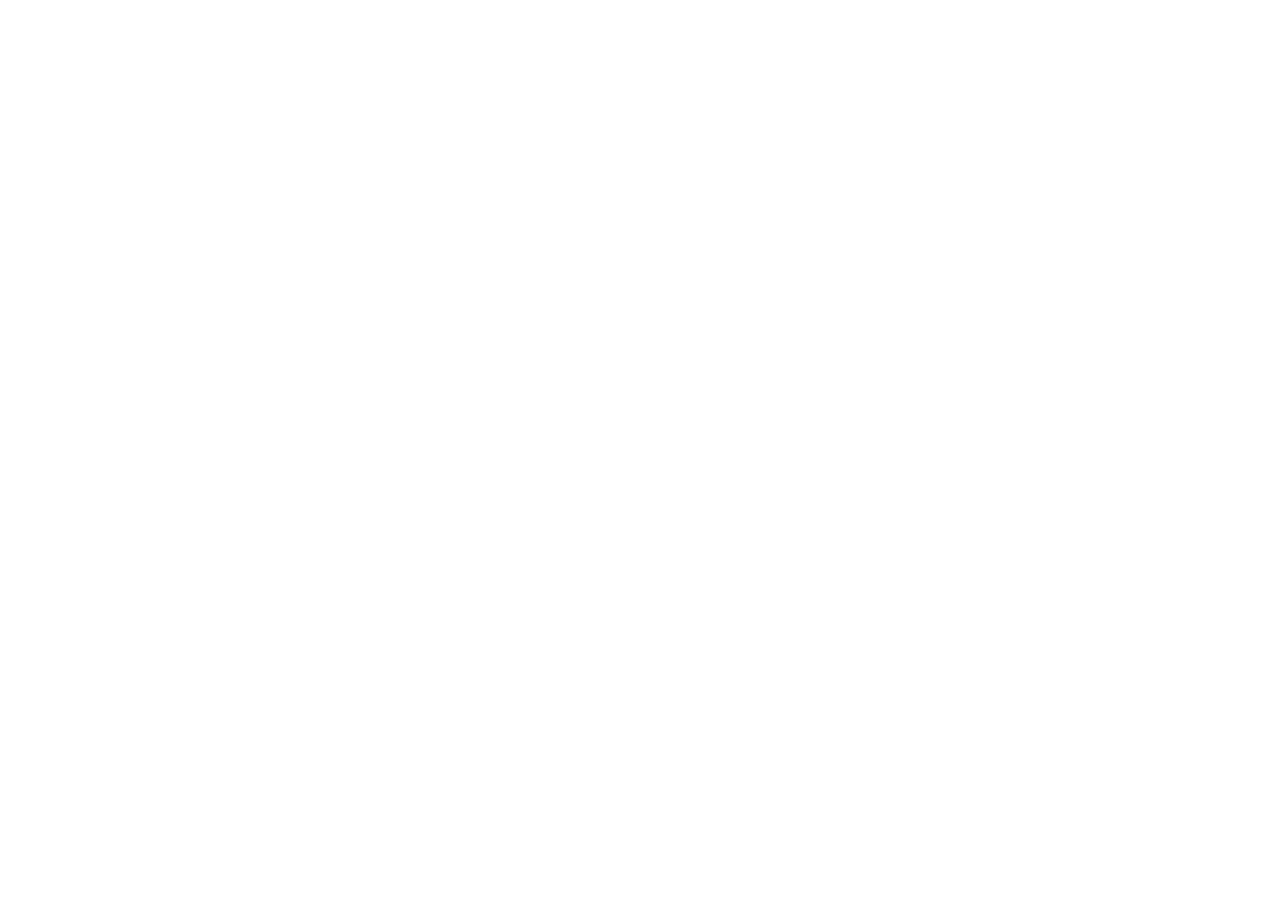
==== index.html @ 03973f28 "Adobe Renewal Negotiation Planner — initial build VIP / 3YC / ETLA / Experience Cloud renewal model " ====
<!DOCTYPE html>
<html lang="en">
<head>
  <meta charset="UTF-8" />
<script async src="https://www.googletagmanager.com/gtag/js?id=G-N5E1D26WRG"></script>
<script>window.dataLayer=window.dataLayer||[];function gtag(){dataLayer.push(arguments);}gtag('js',new Date());gtag('config','G-N5E1D26WRG');</script>
  <meta name="viewport" content="width=device-width, initial-scale=1.0" />
  <title>Adobe Renewal Negotiation Planner</title>
  <link rel="stylesheet" href="src/styles.css?v=20260916b" />
</head>
<body>
<script>(function(){const H='e1af9770edb5a9358db28d25520d54b0e5aeb7bdaa6fed238cebea143d1560bb';if(localStorage.getItem('proxima-auth')!==H)window.location.replace('https://brianchernauskas.github.io/proxima-tools-hub/');})()</script>
  <div id="app">
    <header class="app-header">
      <div class="header-inner">
        <div class="logo">
          <svg width="84" height="22" viewBox="0 0 84 22" fill="none" xmlns="http://www.w3.org/2000/svg"><text x="0" y="18" font-family="Georgia, 'Times New Roman', serif" font-size="18" font-weight="700" fill="#ffffff" letter-spacing="-0.3">Proxima</text></svg>
          <span class="logo-divider"></span>
          <span>Adobe Negotiation Planner</span>
        </div>
        <div class="header-taglines">
          <div class="header-tagline">World-class renewal strategy, tailored to your situation</div>
          <div class="header-tagline">Intended for Proxima use only, please contact Brian Chernauskas with questions</div>
        </div>
      </div>
    </header>

    <main id="main-content">
      <!-- Step indicator -->
      <div class="step-nav" id="step-nav">
        <div class="step-item active" data-step="1">
          <div class="step-circle">1</div>
          <div class="step-label">Agreement &amp; Timing</div>
        </div>
        <div class="step-connector"></div>
        <div class="step-item" data-step="2">
          <div class="step-circle">2</div>
          <div class="step-label">Products &amp; Usage</div>
        </div>
        <div class="step-connector"></div>
        <div class="step-item" data-step="3">
          <div class="step-circle">3</div>
          <div class="step-label">Leverage &amp; M&amp;A</div>
        </div>
        <div class="step-connector"></div>
        <div class="step-item" data-step="4">
          <div class="step-circle">4</div>
          <div class="step-label">Your Strategy</div>
        </div>
      </div>

      <!-- ══ Step 1: Agreement & Timing ══ -->
      <section class="step-panel active" id="step-1">
        <div class="panel-header">
          <h2>Agreement &amp; Timing</h2>
          <p>How you buy from Adobe decides what is negotiable. VIP pricing is largely a published price list; ETLA and Experience Cloud agreements are negotiated. Adobe's fiscal year ends on the Friday closest to November 30.</p>
        </div>
        <div class="form-grid">
          <div class="form-group">
            <label>Company Size</label>
            <div class="radio-cards" id="company-size">
              <div class="radio-card" data-value="smb">
                <div class="rc-icon">🏢</div>
                <div class="rc-title">SMB</div>
                <div class="rc-desc">&lt;500 employees</div>
              </div>
              <div class="radio-card" data-value="midmarket">
                <div class="rc-icon">🏬</div>
                <div class="rc-title">Mid-Market</div>
                <div class="rc-desc">500–4,999 employees</div>
              </div>
              <div class="radio-card" data-value="enterprise">
                <div class="rc-icon">🏛️</div>
                <div class="rc-title">Enterprise</div>
                <div class="rc-desc">5,000–24,999</div>
              </div>
              <div class="radio-card" data-value="global">
                <div class="rc-icon">🌐</div>
                <div class="rc-title">Global Enterprise</div>
                <div class="rc-desc">25,000+ employees</div>
              </div>
            </div>
          </div>

          <div class="form-row-2">
            <div class="form-group">
              <label for="annual-spend">Annual Adobe Spend (ACV)</label>
              <select id="annual-spend">
                <option value="">Select ACV…</option>
                <option value="under100k">Under $100K</option>
                <option value="100k-250k">$100K–$250K</option>
                <option value="250k-500k">$250K–$500K</option>
                <option value="500k-1m">$500K–$1M</option>
                <option value="1m-2500k">$1M–$2.5M</option>
                <option value="2500k-5m">$2.5M–$5M</option>
                <option value="5m-10m">$5M–$10M</option>
                <option value="10mplus">$10M+</option>
              </select>
            </div>
            <div class="form-group">
              <label for="agreement-type">Primary Agreement Type</label>
              <select id="agreement-type">
                <option value="">Select…</option>
                <option value="vip">VIP / VIP Marketplace — annual, no commitment</option>
                <option value="vip3yc">VIP with 3-Year Commit (3YC)</option>
                <option value="etla">ETLA — Enterprise Term License Agreement</option>
                <option value="experience">Experience Cloud enterprise agreement</option>
                <option value="mixed">ETLA plus a separate Experience Cloud agreement</option>
                <option value="unknown">Don't know</option>
              </select>
            </div>
          </div>

          <div class="form-row-2">
            <div class="form-group">
              <label for="purchase-channel">How You Buy</label>
              <select id="purchase-channel">
                <option value="">Select…</option>
                <option value="direct">Direct from Adobe</option>
                <option value="reseller">Through a reseller (LAR)</option>
                <option value="several">Several resellers / card purchases across teams</option>
                <option value="unknown">Don't know</option>
              </select>
            </div>
            <div class="form-group">
              <label for="headcount-trajectory">Headcount Trajectory (next 12–36 mo)</label>
              <select id="headcount-trajectory">
                <option value="">Select…</option>
                <option value="shrinking">Shrinking — layoffs or restructuring</option>
                <option value="flat">Flat — no material change</option>
                <option value="modest">Modest growth (0–10%)</option>
                <option value="strong">Strong growth (10–30%)</option>
                <option value="aggressive">Aggressive growth (30%+)</option>
              </select>
            </div>
          </div>

          <div class="form-row-2">
            <div class="form-group">
              <label for="renewal-month">Renewal / Anniversary Month</label>
              <select id="renewal-month">
                <option value="">Select month…</option>
                <option value="12">December — Adobe Q1 opens</option>
                <option value="1">January</option>
                <option value="2">February — Q1 end</option>
                <option value="3">March</option>
                <option value="4">April</option>
                <option value="5">May — Q2 end</option>
                <option value="6">June</option>
                <option value="7">July</option>
                <option value="8">August — Q3 end</option>
                <option value="9">September — Q4 opens</option>
                <option value="10">October</option>
                <option value="11">November — Adobe fiscal year end</option>
              </select>
            </div>
            <div class="form-group">
              <label for="renewal-timeline">Time Until Renewal</label>
              <select id="renewal-timeline">
                <option value="">Select…</option>
                <option value="within-1mo">Less than 30 days</option>
                <option value="1-3mo">1–3 months</option>
                <option value="3-6mo">3–6 months</option>
                <option value="6-12mo">6–12 months</option>
                <option value="12plusmo">More than 12 months</option>
              </select>
            </div>
          </div>

          <div class="form-row-2">
            <div class="form-group">
              <label for="notice-status">Auto-Renewal Notice Window</label>
              <select id="notice-status">
                <option value="">Select…</option>
                <option value="unknown">Don't know what our notice period is</option>
                <option value="passed">Already passed — auto-renewal triggered</option>
                <option value="imminent">Closing within 30 days</option>
                <option value="open">Still open with room to spare</option>
                <option value="served">Notice already served</option>
                <option value="none">No auto-renewal clause</option>
              </select>
            </div>
            <div class="form-group">
              <label for="price-protection">Current Price Protection</label>
              <select id="price-protection">
                <option value="">Select…</option>
                <option value="none">None — renews at then-current list</option>
                <option value="expiring">Locked, but the lock ends at this renewal</option>
                <option value="capped">Written cap on renewal increase</option>
                <option value="unknown">Don't know</option>
              </select>
            </div>
          </div>

          <div class="form-group">
            <label for="desired-term">Desired Term at Renewal</label>
            <select id="desired-term">
              <option value="">Select…</option>
              <option value="1yr">1 year — maximum flexibility</option>
              <option value="3yr">3 years — standard ETLA / 3YC term</option>
              <option value="undecided">Undecided — want modelling</option>
            </select>
          </div>
        </div>
        <div class="step-actions"><button class="btn-secondary btn-sample-fill" onclick="fillSampleStep(1, this)">✨ Fill Sample Data</button>
          <button class="btn-secondary" onclick="showSample()" style="margin-right:auto">👁 View Sample Output</button><button class="btn-primary" onclick="nextStep(1)">Continue →</button>
        </div>
      </section>

      <!-- ══ Step 2: Products & Usage ══ -->
      <section class="step-panel" id="step-2">
        <div class="panel-header">
          <h2>Product Footprint &amp; Utilization</h2>
          <p>Adobe estates leak money in two places: idle named-user licenses, and Creative Cloud Pro seats assigned to people who only ever open one or two apps.</p>
        </div>
        <div class="form-grid">
          <div class="form-group">
            <label>Adobe Products Owned</label>
            <div class="use-case-grid" id="products">
              <div class="use-case-card" data-value="ccpro"><div class="uc-icon">🎨</div><div class="uc-title">Creative Cloud Pro / All Apps</div></div>
              <div class="use-case-card" data-value="ccsingle"><div class="uc-icon">🖌️</div><div class="uc-title">Single-App Plans</div></div>
              <div class="use-case-card" data-value="acrobat"><div class="uc-icon">📄</div><div class="uc-title">Acrobat Pro / Standard</div></div>
              <div class="use-case-card" data-value="sign"><div class="uc-icon">✍️</div><div class="uc-title">Acrobat Sign</div></div>
              <div class="use-case-card" data-value="firefly"><div class="uc-icon">✨</div><div class="uc-title">Firefly / GenStudio</div></div>
              <div class="use-case-card" data-value="express"><div class="uc-icon">⚡</div><div class="uc-title">Adobe Express</div></div>
              <div class="use-case-card" data-value="stock"><div class="uc-icon">🖼️</div><div class="uc-title">Adobe Stock</div></div>
              <div class="use-case-card" data-value="aem"><div class="uc-icon">🌐</div><div class="uc-title">Experience Manager</div></div>
              <div class="use-case-card" data-value="analytics"><div class="uc-icon">📊</div><div class="uc-title">Analytics / CJA</div></div>
              <div class="use-case-card" data-value="aep"><div class="uc-icon">🗄️</div><div class="uc-title">AEP / RT-CDP / Journey Optimizer</div></div>
              <div class="use-case-card" data-value="marketo"><div class="uc-icon">📣</div><div class="uc-title">Marketo Engage</div></div>
              <div class="use-case-card" data-value="workfront"><div class="uc-icon">🗂️</div><div class="uc-title">Workfront</div></div>
              <div class="use-case-card" data-value="commerce"><div class="uc-icon">🛒</div><div class="uc-title">Adobe Commerce</div></div>
              <div class="use-case-card" data-value="target"><div class="uc-icon">🎯</div><div class="uc-title">Target</div></div>
              <div class="use-case-card" data-value="semrush"><div class="uc-icon">🔎</div><div class="uc-title">Semrush</div></div>
            </div>
          </div>

          <div class="form-row-2">
            <div class="form-group">
              <label for="license-utilization">License Utilization (active in last 90 days ÷ licensed)</label>
              <select id="license-utilization">
                <option value="">Select…</option>
                <option value="under60">Under 60% — significant shelfware</option>
                <option value="60-75">60–75%</option>
                <option value="75-90">75–90%</option>
                <option value="over90">Over 90% — tightly managed</option>
                <option value="unknown">Never measured</option>
              </select>
            </div>
            <div class="form-group">
              <label for="app-fit">Creative Cloud Pro Users Who Use Only 1–2 Apps</label>
              <select id="app-fit">
                <option value="">Select…</option>
                <option value="high">Many — over 40%</option>
                <option value="some">Some — 20–40%</option>
                <option value="low">Few — under 20%</option>
                <option value="unknown">Never measured</option>
                <option value="na">Not applicable — no Creative Cloud Pro</option>
              </select>
            </div>
          </div>

          <div class="form-row-2">
            <div class="form-group">
              <label for="trueup-position">ETLA True-Up Position</label>
              <select id="trueup-position">
                <option value="">Select…</option>
                <option value="over">Deployed well above contract — large true-up bills</option>
                <option value="at">Roughly at contracted quantity</option>
                <option value="under">Deployed below contract — paying for unused</option>
                <option value="unknown">Don't know</option>
                <option value="na">Not applicable — no ETLA</option>
              </select>
            </div>
            <div class="form-group">
              <label for="metric-position">Experience Cloud Contracted Metrics</label>
              <select id="metric-position">
                <option value="">Select…</option>
                <option value="over">Exceeding — overage charges or warnings</option>
                <option value="near">Close to contracted limits</option>
                <option value="under">Well under — buying capacity we don't use</option>
                <option value="unknown">Don't know</option>
                <option value="na">Not applicable — no Experience Cloud</option>
              </select>
            </div>
          </div>

          <div class="form-group">
            <label for="adoption-health">Adoption Health</label>
            <select id="adoption-health">
              <option value="">Select…</option>
              <option value="poor">Poor — low usage, workarounds common</option>
              <option value="mixed">Mixed — strong in creative teams, weak elsewhere</option>
              <option value="good">Good — broadly embedded</option>
              <option value="critical">Critical — content supply chain or customer data runs on Adobe</option>
            </select>
          </div>

          <div class="form-group">
            <label>Known Cost Pressures</label>
            <div class="checkbox-group" id="cost-pressures">
              <label class="checkbox-item"><input type="checkbox" value="overlap" /> Overlapping tools (Canva, Figma, other PDF tools)</label>
              <label class="checkbox-item"><input type="checkbox" value="sprawl" /> Licenses bought outside the agreement (cards, team plans)</label>
              <label class="checkbox-item"><input type="checkbox" value="consoles" /> Multiple Admin Consoles or VIP memberships</label>
              <label class="checkbox-item"><input type="checkbox" value="credits" /> Generative credit limits or overages</label>
              <label class="checkbox-item"><input type="checkbox" value="shelfmodules" /> Experience Cloud modules bought but not implemented</label>
              <label class="checkbox-item"><input type="checkbox" value="listincrease" /> Hit by Adobe's 2026 list price increases</label>
            </div>
          </div>
        </div>
        <div class="step-actions"><button class="btn-secondary btn-sample-fill" onclick="fillSampleStep(2, this)" style="margin-right:auto">✨ Fill Sample Data</button>
          <button class="btn-secondary" onclick="prevStep(2)">← Back</button>
          <button class="btn-primary" onclick="nextStep(2)">Continue →</button>
        </div>
      </section>

      <!-- ══ Step 3: Leverage & M&A ══ -->
      <section class="step-panel" id="step-3">
        <div class="panel-header">
          <h2>Leverage, Context &amp; M&amp;A</h2>
          <p>Adobe prices against workflow lock-in. What you can credibly move — and any corporate transaction reshaping your user base — determines what you can ask for.</p>
        </div>
        <div class="form-grid">
          <div class="form-group">
            <label>Competitive Alternative</label>
            <div class="radio-cards" id="alternative">
              <div class="radio-card" data-value="none">
                <div class="rc-icon">🔒</div>
                <div class="rc-title">None</div>
                <div class="rc-desc">Adobe is the only option</div>
              </div>
              <div class="radio-card" data-value="theoretical">
                <div class="rc-icon">💭</div>
                <div class="rc-title">Theoretical</div>
                <div class="rc-desc">Alternatives exist, none evaluated</div>
              </div>
              <div class="radio-card" data-value="evaluating">
                <div class="rc-icon">🔍</div>
                <div class="rc-title">Evaluating</div>
                <div class="rc-desc">Active pilot or RFP underway</div>
              </div>
              <div class="radio-card" data-value="dual">
                <div class="rc-icon">⚖️</div>
                <div class="rc-title">Already Dual</div>
                <div class="rc-desc">Competing tool deployed at scale</div>
              </div>
            </div>
          </div>

          <div class="form-row-2">
            <div class="form-group">
              <label for="alternative-vendor">Most Credible Alternative</label>
              <select id="alternative-vendor">
                <option value="">Select…</option>
                <option value="canva">Canva (incl. Affinity)</option>
                <option value="figma">Figma</option>
                <option value="pdf">Foxit / Nitro / other PDF tools</option>
                <option value="microsoft">Microsoft 365 native PDF &amp; Copilot</option>
                <option value="docusign">DocuSign</option>
                <option value="salesforce">Salesforce Marketing Cloud / Data Cloud</option>
                <option value="dxp">Sitecore / Optimizely / Contentful</option>
                <option value="google">Google Analytics 4 / Amplitude</option>
                <option value="none">No credible alternative</option>
              </select>
            </div>
            <div class="form-group">
              <label for="relationship-quality">Adobe Account Team Relationship</label>
              <select id="relationship-quality">
                <option value="">Select…</option>
                <option value="none">No dedicated rep — reseller only</option>
                <option value="poor">Weak / transactional</option>
                <option value="moderate">Moderate — occasional contact</option>
                <option value="strong">Strong — regular cadence</option>
                <option value="strategic">Strategic — executive sponsorship</option>
              </select>
            </div>
          </div>

          <div class="form-row-2">
            <div class="form-group">
              <label for="previous-negotiation">Prior Negotiation Experience</label>
              <select id="previous-negotiation">
                <option value="">Select…</option>
                <option value="none">Never negotiated — accepted renewal quotes</option>
                <option value="basic">Basic — asked for minor concessions</option>
                <option value="moderate">Moderate — negotiated discounts before</option>
                <option value="experienced">Experienced — multiple full cycles</option>
              </select>
            </div>
            <div class="form-group">
              <label for="internal-champion">Internal Decision Owner</label>
              <select id="internal-champion">
                <option value="">Select…</option>
                <option value="cio">CIO / CTO</option>
                <option value="cfo">CFO / Finance</option>
                <option value="procurement">Procurement / Vendor Management</option>
                <option value="cmo">CMO / Marketing Ops</option>
                <option value="creative">Creative Operations</option>
                <option value="none">No clear owner</option>
              </select>
            </div>
          </div>

          <div class="form-group">
            <label>Change Events in the Coming Term</label>
            <div class="checkbox-group" id="change-events">
              <label class="checkbox-item"><input type="checkbox" value="expansion" /> Planned expansion — new products or seats</label>
              <label class="checkbox-item"><input type="checkbox" value="consolidation" /> Consolidating onto Adobe from other tools</label>
              <label class="checkbox-item"><input type="checkbox" value="migration" /> Evaluating migration away from Adobe</label>
              <label class="checkbox-item"><input type="checkbox" value="ai" /> Adobe pushing Firefly, GenStudio or AI Assistant</label>
              <label class="checkbox-item"><input type="checkbox" value="platform" /> Adobe proposing a CX Enterprise / platform bundle</label>
            </div>
          </div>

          <!-- M&A module -->
          <label class="mna-toggle" id="mna-toggle">
            <input type="checkbox" id="mna-enabled" />
            <div>
              <div class="mna-toggle-title">🔀 Include M&amp;A implications</div>
              <div class="mna-toggle-desc">Turn on if an acquisition, merger, sale, or divestiture will change who uses Adobe during this term. Adds an M&amp;A section to the strategy covering license transfer, contract consolidation, carve-outs, and Adobe's own recent acquisitions.</div>
            </div>
          </label>

          <div class="mna-panel" id="mna-panel" hidden>
            <div class="form-group">
              <label>Transaction Type</label>
              <div class="radio-cards" id="mna-type">
                <div class="radio-card" data-value="acquiring">
                  <div class="rc-icon">➕</div>
                  <div class="rc-title">Acquiring</div>
                  <div class="rc-desc">We are buying a company</div>
                </div>
                <div class="radio-card" data-value="acquired">
                  <div class="rc-icon">🤝</div>
                  <div class="rc-title">Being Acquired</div>
                  <div class="rc-desc">We are the target</div>
                </div>
                <div class="radio-card" data-value="merger">
                  <div class="rc-icon">🔗</div>
                  <div class="rc-title">Merger</div>
                  <div class="rc-desc">Combining with a peer</div>
                </div>
                <div class="radio-card" data-value="divesting">
                  <div class="rc-icon">✂️</div>
                  <div class="rc-title">Divesting</div>
                  <div class="rc-desc">Selling or spinning off a unit</div>
                </div>
              </div>
            </div>

            <div class="form-row-2">
              <div class="form-group">
                <label for="mna-stage">Deal Stage</label>
                <select id="mna-stage">
                  <option value="">Select…</option>
                  <option value="confidential">Confidential — not yet announced</option>
                  <option value="announced">Announced — not yet closed</option>
                  <option value="integrating">Closed — integration underway</option>
                  <option value="settled">Closed more than 12 months ago</option>
                </select>
              </div>
              <div class="form-group">
                <label for="mna-user-impact">Change in Adobe Users</label>
                <select id="mna-user-impact">
                  <option value="">Select…</option>
                  <option value="under10">Under 10%</option>
                  <option value="10-25">10–25%</option>
                  <option value="25-50">25–50%</option>
                  <option value="over50">Over 50%</option>
                  <option value="unknown">Don't know yet</option>
                </select>
              </div>
            </div>

            <div class="form-row-2">
              <div class="form-group">
                <label for="mna-counterparty">Other Party's Adobe Footprint</label>
                <select id="mna-counterparty">
                  <option value="">Select…</option>
                  <option value="none">No Adobe contract</option>
                  <option value="vip">VIP / team plans</option>
                  <option value="etla">Its own ETLA</option>
                  <option value="experience">Experience Cloud agreement</option>
                  <option value="unknown">Don't know yet</option>
                </select>
              </div>
              <div class="form-group">
                <label for="mna-assignment">Assignment / Change-of-Control Clause</label>
                <select id="mna-assignment">
                  <option value="">Select…</option>
                  <option value="consent">Assignment requires Adobe's consent</option>
                  <option value="permitted">Permits assignment to a successor or affiliate</option>
                  <option value="unknown">Haven't reviewed it</option>
                </select>
              </div>
            </div>

            <div class="form-group">
              <label>Integration Complications</label>
              <div class="checkbox-group" id="mna-complications">
                <label class="checkbox-item"><input type="checkbox" value="consoles" /> Separate Admin Consoles / org IDs to merge</label>
                <label class="checkbox-item"><input type="checkbox" value="identity" /> Different identity domains (SSO / Federated ID)</label>
                <label class="checkbox-item"><input type="checkbox" value="anniversaries" /> Contracts with different anniversary dates</label>
                <label class="checkbox-item"><input type="checkbox" value="tsa" /> Carved-out entity needs a transition period (TSA)</label>
                <label class="checkbox-item"><input type="checkbox" value="assets" /> Shared brand assets, libraries or AEM content to split or merge</label>
              </div>
            </div>
          </div>
        </div>
        <div class="step-actions"><button class="btn-secondary btn-sample-fill" onclick="fillSampleStep(3, this)" style="margin-right:auto">✨ Fill Sample Data</button>
          <button class="btn-secondary" onclick="prevStep(3)">← Back</button>
          <button class="btn-primary" onclick="generateStrategy()">Generate My Strategy →</button>
        </div>
      </section>

      <!-- ══ Step 4: Output ══ -->
      <section class="step-panel" id="step-4">
        <div id="strategy-output"></div>
        <div class="step-actions" style="margin-top:2rem;">
          <button class="btn-secondary" onclick="prevStep(4)">← Edit Inputs</button>
          <button class="btn-primary" onclick="printStrategy()">🖨️ Export Strategy</button>
        </div>
      </section>
    </main>

    <footer class="app-footer">
      <p>This tool provides strategic guidance based on publicly reported Adobe contracting practices and procurement benchmarks. Adobe does not publish ETLA discount or renewal increase data — all ranges are directional estimates, not vendor-confirmed figures. Actual outcomes depend on agreement type, reseller involvement, timing within Adobe's fiscal year, and your credible alternatives. Nothing here is legal advice on M&amp;A contract assignment — have counsel read the actual clauses.</p>
    </footer>
  </div>

  <script src="src/app.js?v=20260916b"></script>
</body>
</html>
---- src/styles.css ----
/* ── Reset & Base ── */
*, *::before, *::after { box-sizing: border-box; margin: 0; padding: 0; }

:root {
  --aws-orange: #EB1000;   /* Adobe red — accent */
  --aws-dark: #1E1E1E;     /* Adobe charcoal — header */
  --aws-blue: #C40D00;     /* Adobe deep red — links */
  --accent: #EB1000;
  --surface: #FFFFFF;
  --surface-2: #F7F8FA;
  --surface-3: #EFF1F5;
  --border: #E2E5EA;
  --text-primary: #111827;
  --text-secondary: #6B7280;
  --text-muted: #9CA3AF;
  --success: #10B981;
  --warning: #F59E0B;
  --danger: #EF4444;
  --info: #3B82F6;
  --radius: 12px;
  --radius-sm: 8px;
  --shadow-sm: 0 1px 3px rgba(0,0,0,.08), 0 1px 2px rgba(0,0,0,.04);
  --shadow: 0 4px 16px rgba(0,0,0,.08);
  --shadow-lg: 0 8px 32px rgba(0,0,0,.12);
}

body {
  font-family: -apple-system, BlinkMacSystemFont, 'Segoe UI', Roboto, sans-serif;
  background: var(--surface-2);
  color: var(--text-primary);
  line-height: 1.6;
  min-height: 100vh;
}

/* ── Header ── */
.app-header {
  background: var(--aws-dark);
  color: #fff;
  padding: 0;
  position: sticky;
  top: 0;
  z-index: 100;
  box-shadow: 0 2px 8px rgba(0,0,0,.3);
}
.header-inner {
  max-width: 960px;
  margin: 0 auto;
  padding: 14px 24px;
  display: flex;
  align-items: center;
  justify-content: space-between;
  gap: 16px;
}
.logo {
  display: flex;
  align-items: center;
  gap: 10px;
  font-size: 1.1rem;
  font-weight: 700;
  letter-spacing: -.3px;
  color: #fff;
  white-space: nowrap;
}
.logo-divider {
  display: inline-block;
  width: 1px;
  height: 20px;
  background: rgba(255,255,255,.3);
  margin: 0 2px;
}
.header-taglines {
  display: flex;
  flex-direction: column;
  align-items: flex-end;
  gap: 4px;
}
.header-tagline {
  font-size: .8rem;
  color: rgba(255,255,255,.55);
  text-align: right;
}
.header-tagline + .header-tagline {
  padding-top: 4px;
  border-top: 1px solid rgba(255,255,255,.2);
}

/* ── Main layout ── */
#main-content {
  max-width: 960px;
  margin: 0 auto;
  padding: 24px 16px 48px;
}

/* ── Step Nav ── */
.step-nav {
  display: flex;
  align-items: center;
  justify-content: center;
  gap: 0;
  margin-bottom: 28px;
  flex-wrap: wrap;
  row-gap: 8px;
}
.step-item {
  display: flex;
  flex-direction: column;
  align-items: center;
  gap: 4px;
  cursor: default;
  min-width: 80px;
}
.step-circle {
  width: 32px;
  height: 32px;
  border-radius: 50%;
  background: var(--surface-3);
  color: var(--text-muted);
  font-size: .85rem;
  font-weight: 700;
  display: flex;
  align-items: center;
  justify-content: center;
  border: 2px solid var(--border);
  transition: all .2s;
}
.step-item.active .step-circle {
  background: var(--aws-orange);
  color: #fff;
  border-color: var(--aws-orange);
  box-shadow: 0 0 0 3px rgba(235,16,0,.2);
}
.step-item.done .step-circle {
  background: var(--success);
  color: #fff;
  border-color: var(--success);
}
.step-label {
  font-size: .7rem;
  color: var(--text-muted);
  text-align: center;
  white-space: nowrap;
}
.step-item.active .step-label { color: var(--aws-orange); font-weight: 600; }
.step-item.done .step-label { color: var(--success); }
.step-connector {
  flex: 1;
  height: 2px;
  background: var(--border);
  min-width: 20px;
  max-width: 60px;
  margin-bottom: 20px;
}

/* ── Step Panels ── */
.step-panel { display: none; }
.step-panel.active { display: block; animation: fadeIn .3s ease; }
@keyframes fadeIn { from { opacity:0; transform:translateY(8px); } to { opacity:1; transform:translateY(0); } }

.panel-header {
  background: var(--surface);
  border: 1px solid var(--border);
  border-radius: var(--radius);
  padding: 24px 28px;
  margin-bottom: 20px;
}
.panel-header h2 {
  font-size: 1.4rem;
  font-weight: 700;
  color: var(--text-primary);
  margin-bottom: 4px;
}
.panel-header p {
  color: var(--text-secondary);
  font-size: .92rem;
}

/* ── Forms ── */
.form-grid { display: flex; flex-direction: column; gap: 20px; }

.form-group { display: flex; flex-direction: column; gap: 8px; }

.form-row-2 {
  display: grid;
  grid-template-columns: 1fr 1fr;
  gap: 16px;
}
@media (max-width: 600px) { .form-row-2 { grid-template-columns: 1fr; } }

label {
  font-size: .875rem;
  font-weight: 600;
  color: var(--text-primary);
}

select, input[type="text"], textarea {
  width: 100%;
  padding: 10px 14px;
  border: 1.5px solid var(--border);
  border-radius: var(--radius-sm);
  font-size: .9rem;
  color: var(--text-primary);
  background: var(--surface);
  appearance: none;
  transition: border-color .15s, box-shadow .15s;
  background-image: url("data:image/svg+xml,%3Csvg xmlns='http://www.w3.org/2000/svg' width='12' height='8' viewBox='0 0 12 8'%3E%3Cpath d='M1 1l5 5 5-5' stroke='%236B7280' stroke-width='1.5' fill='none' stroke-linecap='round'/%3E%3C/svg%3E");
  background-repeat: no-repeat;
  background-position: right 12px center;
}
select:focus, input[type="text"]:focus {
  outline: none;
  border-color: var(--aws-orange);
  box-shadow: 0 0 0 3px rgba(235,16,0,.15);
}

/* ── Radio Cards ── */
.radio-cards {
  display: grid;
  grid-template-columns: repeat(auto-fit, minmax(140px, 1fr));
  gap: 12px;
}
.radio-card {
  background: var(--surface);
  border: 2px solid var(--border);
  border-radius: var(--radius);
  padding: 16px 12px;
  cursor: pointer;
  text-align: center;
  transition: all .15s;
  user-select: none;
}
.radio-card:hover { border-color: var(--aws-orange); background: #F0F9FE; }
.radio-card.selected {
  border-color: var(--aws-orange);
  background: #E3F4FD;
  box-shadow: 0 0 0 3px rgba(235,16,0,.15);
}
.rc-icon { font-size: 1.6rem; margin-bottom: 6px; }
.rc-title { font-size: .875rem; font-weight: 700; color: var(--text-primary); }
.rc-desc { font-size: .75rem; color: var(--text-secondary); margin-top: 2px; }

/* ── Use Case Cards ── */
.use-case-grid {
  display: grid;
  grid-template-columns: repeat(auto-fill, minmax(160px, 1fr));
  gap: 10px;
}
.use-case-card {
  background: var(--surface);
  border: 2px solid var(--border);
  border-radius: var(--radius-sm);
  padding: 12px;
  cursor: pointer;
  text-align: center;
  transition: all .15s;
  user-select: none;
}
.use-case-card:hover { border-color: var(--aws-orange); background: #F0F9FE; }
.use-case-card.selected {
  border-color: var(--aws-orange);
  background: #E3F4FD;
}
.uc-icon { font-size: 1.3rem; margin-bottom: 4px; }
.uc-title { font-size: .78rem; font-weight: 600; color: var(--text-primary); }

/* ── Checkboxes ── */
.checkbox-group {
  display: flex;
  flex-wrap: wrap;
  gap: 10px;
}
.checkbox-item {
  display: flex;
  align-items: center;
  gap: 6px;
  font-size: .875rem;
  font-weight: 400;
  color: var(--text-primary);
  cursor: pointer;
  background: var(--surface);
  border: 1.5px solid var(--border);
  border-radius: 6px;
  padding: 6px 12px;
  transition: all .15s;
}
.checkbox-item:hover { border-color: var(--aws-orange); }
.checkbox-item input[type="checkbox"] { accent-color: var(--aws-orange); width: 14px; height: 14px; }

/* ── Buttons ── */
.step-actions {
  display: flex;
  justify-content: flex-end;
  gap: 12px;
  margin-top: 24px;
}
.btn-primary, .btn-secondary {
  padding: 11px 28px;
  border-radius: var(--radius-sm);
  font-size: .9rem;
  font-weight: 700;
  cursor: pointer;
  border: none;
  transition: all .15s;
}
.btn-primary {
  background: var(--aws-orange);
  color: #fff;
  box-shadow: 0 2px 8px rgba(235,16,0,.35);
}
.btn-primary:hover { background: #C40D00; transform: translateY(-1px); box-shadow: 0 4px 12px rgba(235,16,0,.4); }
.btn-secondary {
  background: var(--surface);
  color: var(--text-secondary);
  border: 1.5px solid var(--border);
}
.btn-secondary:hover { background: var(--surface-3); color: var(--text-primary); }

/* ── Strategy Output ── */
.strategy-container {
  background: var(--surface);
  border: 1px solid var(--border);
  border-radius: var(--radius);
  overflow: hidden;
}

.strategy-hero {
  background: linear-gradient(135deg, var(--aws-dark) 0%, #1a2a3a 100%);
  color: #fff;
  padding: 32px 32px 28px;
  position: relative;
  overflow: hidden;
}
.strategy-hero::after {
  content: '';
  position: absolute;
  right: -40px;
  top: -40px;
  width: 200px;
  height: 200px;
  border-radius: 50%;
  background: rgba(235,16,0,.1);
}
.strategy-hero h2 { font-size: 1.5rem; font-weight: 800; margin-bottom: 4px; }
.strategy-hero .subtitle { font-size: .9rem; color: rgba(255,255,255,.65); margin-bottom: 20px; }

.score-row {
  display: flex;
  gap: 16px;
  flex-wrap: wrap;
}
.score-pill {
  background: rgba(255,255,255,.1);
  border: 1px solid rgba(255,255,255,.2);
  border-radius: 100px;
  padding: 6px 16px;
  font-size: .82rem;
  display: flex;
  align-items: center;
  gap: 6px;
}
.score-pill .pill-label { color: rgba(255,255,255,.6); }
.score-pill .pill-value { font-weight: 700; color: var(--aws-orange); }

.strategy-body { padding: 28px 32px; display: flex; flex-direction: column; gap: 28px; }

.strategy-section { border: 1px solid var(--border); border-radius: var(--radius); overflow: hidden; }
.section-header {
  background: var(--surface-2);
  padding: 14px 20px;
  display: flex;
  align-items: center;
  gap: 10px;
  border-bottom: 1px solid var(--border);
}
.section-header .section-icon { font-size: 1.15rem; }
.section-header h3 { font-size: 1rem; font-weight: 700; color: var(--text-primary); }
.section-badge {
  margin-left: auto;
  background: var(--aws-orange);
  color: #fff;
  font-size: .7rem;
  font-weight: 700;
  padding: 2px 8px;
  border-radius: 100px;
}
.section-badge.blue { background: var(--info); }
.section-badge.green { background: var(--success); }
.section-badge.red { background: var(--danger); }
.section-content { padding: 18px 20px; }

/* ── Discount Estimate Bar ── */
.discount-estimate {
  background: linear-gradient(90deg, #E3F4FD, #F0F9FE);
  border: 1.5px solid rgba(235,16,0,.3);
  border-radius: var(--radius);
  padding: 20px 24px;
  display: flex;
  align-items: center;
  gap: 24px;
  flex-wrap: wrap;
}
.de-range {
  font-size: 2.2rem;
  font-weight: 900;
  color: var(--aws-orange);
  white-space: nowrap;
}
.de-label { font-size: .82rem; color: var(--text-secondary); margin-top: 2px; }
.de-bar-wrap { flex: 1; min-width: 160px; }
.de-bar-bg {
  height: 10px;
  background: var(--surface-3);
  border-radius: 100px;
  overflow: hidden;
}
.de-bar-fill {
  height: 100%;
  background: linear-gradient(90deg, var(--aws-orange), #C40D00);
  border-radius: 100px;
  transition: width 1s ease;
}
.de-note { font-size: .8rem; color: var(--text-muted); margin-top: 6px; }

/* ── Tactic Cards ── */
.tactics-list { display: flex; flex-direction: column; gap: 12px; }
.tactic-card {
  background: var(--surface);
  border: 1px solid var(--border);
  border-radius: var(--radius-sm);
  padding: 14px 16px;
  display: flex;
  gap: 14px;
  align-items: flex-start;
}
.tactic-num {
  width: 28px;
  height: 28px;
  border-radius: 50%;
  background: var(--aws-orange);
  color: #fff;
  font-size: .8rem;
  font-weight: 800;
  display: flex;
  align-items: center;
  justify-content: center;
  flex-shrink: 0;
}
.tactic-body {}
.tactic-title { font-size: .9rem; font-weight: 700; color: var(--text-primary); }
.tactic-desc { font-size: .82rem; color: var(--text-secondary); margin-top: 3px; line-height: 1.5; }
.tactic-impact {
  margin-top: 6px;
  display: inline-block;
  font-size: .72rem;
  font-weight: 700;
  padding: 2px 8px;
  border-radius: 4px;
}
.impact-high { background: #DCFCE7; color: #166534; }
.impact-medium { background: #FEF9C3; color: #854D0E; }
.impact-low { background: #F1F5F9; color: #475569; }

/* ── Timeline ── */
.timeline { display: flex; flex-direction: column; gap: 0; }
.timeline-item { display: flex; gap: 16px; padding-bottom: 20px; position: relative; }
.timeline-item:last-child { padding-bottom: 0; }
.timeline-left { display: flex; flex-direction: column; align-items: center; }
.tl-dot {
  width: 34px;
  height: 34px;
  border-radius: 50%;
  background: var(--aws-orange);
  color: #fff;
  font-size: .75rem;
  font-weight: 800;
  display: flex;
  align-items: center;
  justify-content: center;
  flex-shrink: 0;
}
.tl-line {
  width: 2px;
  flex: 1;
  background: var(--border);
  margin-top: 4px;
}
.timeline-item:last-child .tl-line { display: none; }
.tl-content { padding-top: 4px; padding-bottom: 4px; }
.tl-phase { font-size: .75rem; font-weight: 700; text-transform: uppercase; letter-spacing: .5px; color: var(--aws-orange); }
.tl-title { font-size: .92rem; font-weight: 700; color: var(--text-primary); margin: 2px 0; }
.tl-desc { font-size: .82rem; color: var(--text-secondary); line-height: 1.5; }
.tl-tasks { margin-top: 8px; display: flex; flex-direction: column; gap: 4px; }
.tl-task {
  display: flex;
  align-items: flex-start;
  gap: 6px;
  font-size: .8rem;
  color: var(--text-secondary);
}
.tl-task::before { content: '→'; color: var(--aws-orange); font-weight: 700; flex-shrink: 0; }

/* ── Alert / Warning Boxes ── */
.alert {
  border-radius: var(--radius-sm);
  padding: 12px 16px;
  font-size: .85rem;
  display: flex;
  gap: 10px;
  align-items: flex-start;
  line-height: 1.5;
}
.alert-warning { background: #FFFBEB; border: 1px solid #FDE68A; color: #92400E; }
.alert-info { background: #EFF6FF; border: 1px solid #BFDBFE; color: #1E40AF; }
.alert-success { background: #F0FDF4; border: 1px solid #BBF7D0; color: #166534; }
.alert-danger { background: #FEF2F2; border: 1px solid #FECACA; color: #991B1B; }
.alert-icon { font-size: 1rem; flex-shrink: 0; }
.alerts-list { display: flex; flex-direction: column; gap: 10px; }

/* ── Concessions Grid ── */
.concessions-grid {
  display: grid;
  grid-template-columns: repeat(auto-fill, minmax(200px, 1fr));
  gap: 12px;
}
.concession-card {
  background: var(--surface);
  border: 1px solid var(--border);
  border-radius: var(--radius-sm);
  padding: 14px;
}
.cc-icon { font-size: 1.3rem; margin-bottom: 6px; }
.cc-title { font-size: .85rem; font-weight: 700; color: var(--text-primary); }
.cc-desc { font-size: .78rem; color: var(--text-secondary); margin-top: 3px; }
.cc-priority {
  margin-top: 8px;
  font-size: .7rem;
  font-weight: 700;
  text-transform: uppercase;
  letter-spacing: .4px;
}
.priority-must { color: var(--danger); }
.priority-should { color: var(--warning); }
.priority-nice { color: var(--text-muted); }

/* ── Questions to Ask ── */
.questions-list { display: flex; flex-direction: column; gap: 8px; }
.question-item {
  background: var(--surface-2);
  border-left: 3px solid var(--aws-orange);
  padding: 10px 14px;
  border-radius: 0 var(--radius-sm) var(--radius-sm) 0;
  font-size: .85rem;
  color: var(--text-primary);
}

/* ── Risk flags ── */
.risk-grid {
  display: grid;
  grid-template-columns: repeat(auto-fill, minmax(220px, 1fr));
  gap: 10px;
}
.risk-card {
  border-radius: var(--radius-sm);
  padding: 12px 14px;
}
.risk-card.high { background: #FEF2F2; border: 1px solid #FECACA; }
.risk-card.medium { background: #FFFBEB; border: 1px solid #FDE68A; }
.risk-card.low { background: #F0FDF4; border: 1px solid #BBF7D0; }
.risk-title { font-size: .85rem; font-weight: 700; margin-bottom: 3px; }
.risk-card.high .risk-title { color: #991B1B; }
.risk-card.medium .risk-title { color: #92400E; }
.risk-card.low .risk-title { color: #166534; }
.risk-desc { font-size: .78rem; color: var(--text-secondary); }

/* ── Footer ── */
.app-footer {
  background: var(--surface);
  border-top: 1px solid var(--border);
  text-align: center;
  padding: 16px 24px;
  font-size: .75rem;
  color: var(--text-muted);
}

/* ── Print ── */
@media print {
  .app-header, .step-nav, .step-actions, .app-footer { display: none !important; }
  /* Print whatever panel is on screen. Do NOT hard-code step ids here — the
     output panel's number changes when steps are added or removed, and an id
     list silently prints a blank page when it drifts. */
  .step-panel { display: none !important; }
  .step-panel.active { display: block !important; }
  body { background: #fff; }
  .strategy-hero { background: var(--aws-dark) !important; -webkit-print-color-adjust: exact; }
  .print-proxima-header { display: flex !important; }
  .proxima-strategy-footer {
    color: #444 !important;
    border-top: 1px solid #ccc !important;
  }
}

.print-proxima-header {
  display: none;
  align-items: center;
  gap: 10px;
  padding: 12px 0 10px;
  margin-bottom: 8px;
  border-bottom: 2px solid #1E1E1E;
}
.print-proxima-header .print-logo-text {
  font-family: Georgia, 'Times New Roman', serif;
  font-size: 18px;
  font-weight: 700;
  letter-spacing: -0.3px;
  color: #1E1E1E;
}
.print-proxima-header .print-divider {
  display: inline-block;
  width: 1px;
  height: 18px;
  background: #888;
}
.print-proxima-header .print-tool-name {
  font-size: 13px;
  color: #555;
}

/* ── Sample output marking ── */
.sample-banner { display:flex; gap:12px; align-items:flex-start; background:#FEF3C7; border:1px solid #FCD34D; border-left:4px solid #D97706; border-radius:10px; padding:14px 18px; margin-bottom:18px; color:#78350F; font-size:.88rem; line-height:1.55; }
.sample-banner strong { color:#78350F; }
.sample-tag { flex-shrink:0; font-weight:800; font-size:.72rem; letter-spacing:.12em; background:#D97706; color:#fff; padding:4px 9px; border-radius:4px; margin-top:1px; }
body.is-sample .strategy-hero h2::after { content:' — Sample'; color:#FBBF24; }
@media print {
  .sample-banner, .sample-tag { -webkit-print-color-adjust:exact; print-color-adjust:exact; }
  body.is-sample::before { content:'SAMPLE DATA'; position:fixed; top:50%; left:50%; transform:translate(-50%,-50%) rotate(-32deg); font-size:110px; font-weight:800; letter-spacing:.06em; color:rgba(217,119,6,.10); z-index:9999; pointer-events:none; white-space:nowrap; }
  body.is-sample .print-proxima-header::after { content:'SAMPLE DATA — NOT A CLIENT ANALYSIS'; margin-left:auto; font-size:11px; font-weight:800; letter-spacing:.08em; color:#B45309; }
}

.btn-sample-fill { border-style: dashed !important; }

/* ── Compact header on phones ──
   The two taglines wrap into a tall column on narrow screens, and the header
   is sticky, so it held close to half the viewport. The Proxima-use notice
   also appears on the strategy output, so hiding the taglines loses nothing. */
@media (max-width: 640px) {
  .header-inner { padding: 10px 16px; gap: 10px; }
  .header-taglines { display: none; }
  .logo { font-size: .95rem; gap: 8px; white-space: normal; line-height: 1.25; }
  .logo svg { width: 70px; height: auto; flex-shrink: 0; }
}

/* ── M&A module ──
   Collapsed behind a single toggle. When switched on, the detail fields
   appear and the strategy gains an M&A Implications section. */
.mna-toggle {
  display: flex; align-items: flex-start; gap: 12px;
  background: var(--surface); border: 1.5px solid var(--border);
  border-radius: var(--radius); padding: 16px 18px; cursor: pointer;
  transition: border-color .15s;
}
.mna-toggle:hover { border-color: var(--aws-orange); }
.mna-toggle input[type="checkbox"] { accent-color: var(--aws-orange); width: 18px; height: 18px; margin-top: 2px; flex-shrink: 0; }
.mna-toggle-title { font-weight: 700; font-size: .95rem; }
.mna-toggle-desc { font-weight: 400; font-size: .83rem; color: var(--text-secondary); margin-top: 2px; line-height: 1.5; }
.mna-toggle.on { border-color: var(--aws-orange); background: rgba(235,16,0,.04); }
.mna-panel {
  border-left: 3px solid var(--aws-orange); padding: 4px 0 4px 18px;
  display: flex; flex-direction: column; gap: 20px;
  animation: fadeIn .25s ease;
}
.mna-sub { font-size: .9rem; font-weight: 700; color: var(--text-primary); margin: 6px 0 -8px; }
.mna-sub small { display:block; font-weight:400; font-size:.78rem; color:var(--text-muted); }
.corp-table { width:100%; border-collapse:collapse; font-size:.82rem; margin-top:10px; }
.corp-table th { text-align:left; padding:6px 8px 6px 0; color:var(--text-secondary); font-weight:600; border-bottom:1px solid var(--border); }
.corp-table td { padding:8px 8px 8px 0; border-bottom:1px solid var(--surface-3); vertical-align:top; line-height:1.55; color:var(--text-secondary); }
.corp-table td:first-child { color:var(--text-primary); font-weight:600; white-space:nowrap; }
.table-scroll { overflow-x:auto; }
@media (max-width: 640px) {
  .corp-table thead { display: none; }
  .corp-table, .corp-table tbody, .corp-table tr, .corp-table td { display: block; width: 100%; }
  .corp-table tr { border-bottom: 1px solid var(--border); padding: 8px 0; }
  .corp-table td { border-bottom: none; padding: 3px 0; }
  .corp-table td:first-child { white-space: normal; }
}
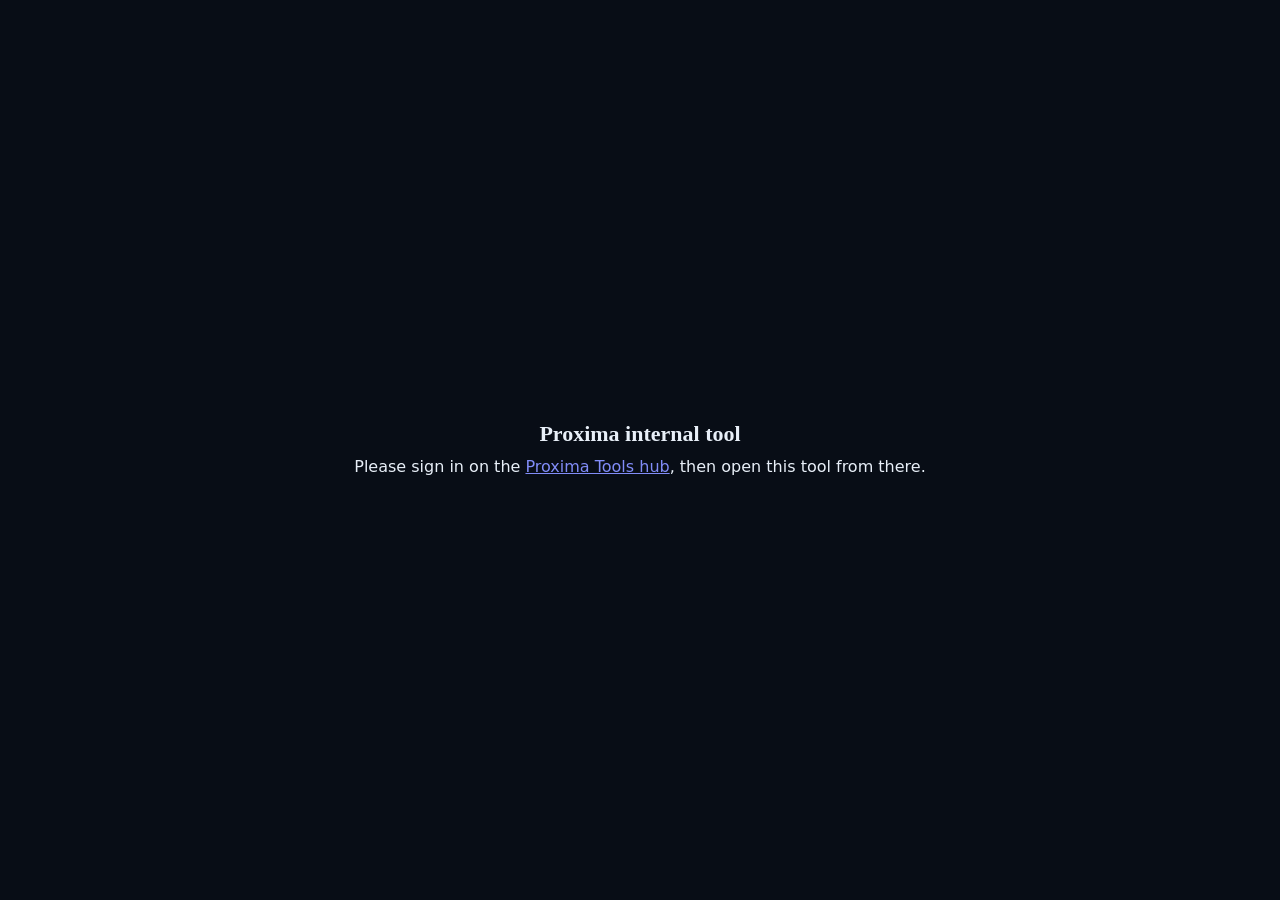
==== commit 1680dcc0: "Replace silent auth redirect with in-page sign-in notice (Safe Browsing false positive) Co-Authored-" ====
--- a/index.html
+++ b/index.html
@@ -6,10 +6,10 @@
 <script>window.dataLayer=window.dataLayer||[];function gtag(){dataLayer.push(arguments);}gtag('js',new Date());gtag('config','G-N5E1D26WRG');</script>
   <meta name="viewport" content="width=device-width, initial-scale=1.0" />
   <title>Adobe Renewal Negotiation Planner</title>
-  <link rel="stylesheet" href="src/styles.css?v=20260916b" />
+  <link rel="stylesheet" href="src/styles.css?v=20260929a" />
 </head>
 <body>
-<script>(function(){const H='e1af9770edb5a9358db28d25520d54b0e5aeb7bdaa6fed238cebea143d1560bb';if(localStorage.getItem('proxima-auth')!==H)window.location.replace('https://brianchernauskas.github.io/proxima-tools-hub/');})()</script>
+<script>(function(){const H='e1af9770edb5a9358db28d25520d54b0e5aeb7bdaa6fed238cebea143d1560bb';if(localStorage.getItem('proxima-auth')!==H)(function(){var s=document.createElement('style');s.textContent='body>*:not(#px-gate){display:none!important}#px-gate{position:fixed;inset:0;display:flex;align-items:center;justify-content:center;background:#080D16;color:#E8EFF8;font:16px/1.5 system-ui,sans-serif;text-align:center;padding:24px;z-index:2147483647}#px-gate h1{font:700 22px Georgia,serif;margin:0 0 8px}#px-gate a{color:#818CF8}';document.documentElement.appendChild(s);function m(){if(document.getElementById('px-gate'))return;var d=document.createElement('div');d.id='px-gate';d.innerHTML='<div><h1>Proxima internal tool</h1><p>Please sign in on the <a href="https://brianchernauskas.github.io/proxima-tools-hub/">Proxima Tools hub</a>, then open this tool from there.</p></div>';document.body.appendChild(d)}if(document.body)m();else document.addEventListener('DOMContentLoaded',m)})();})()</script>
   <div id="app">
     <header class="app-header">
       <div class="header-inner">
@@ -224,6 +224,7 @@
               <div class="use-case-card" data-value="firefly"><div class="uc-icon">✨</div><div class="uc-title">Firefly / GenStudio</div></div>
               <div class="use-case-card" data-value="express"><div class="uc-icon">⚡</div><div class="uc-title">Adobe Express</div></div>
               <div class="use-case-card" data-value="stock"><div class="uc-icon">🖼️</div><div class="uc-title">Adobe Stock</div></div>
+              <div class="use-case-card" data-value="frameio"><div class="uc-icon">🎬</div><div class="uc-title">Frame.io</div></div>
               <div class="use-case-card" data-value="aem"><div class="uc-icon">🌐</div><div class="uc-title">Experience Manager</div></div>
               <div class="use-case-card" data-value="analytics"><div class="uc-icon">📊</div><div class="uc-title">Analytics / CJA</div></div>
               <div class="use-case-card" data-value="aep"><div class="uc-icon">🗄️</div><div class="uc-title">AEP / RT-CDP / Journey Optimizer</div></div>
@@ -528,6 +529,6 @@
     </footer>
   </div>
 
-  <script src="src/app.js?v=20260916b"></script>
+  <script src="src/app.js?v=20260929a"></script>
 </body>
 </html>
--- a/src/styles.css
+++ b/src/styles.css
@@ -590,7 +590,6 @@
   .step-panel { display: none !important; }
   .step-panel.active { display: block !important; }
   body { background: #fff; }
-  .strategy-hero { background: var(--aws-dark) !important; -webkit-print-color-adjust: exact; }
   .print-proxima-header { display: flex !important; }
   .proxima-strategy-footer {
     color: #444 !important;
@@ -681,3 +680,25 @@
   .corp-table td { border-bottom: none; padding: 3px 0; }
   .corp-table td:first-child { white-space: normal; }
 }
+
+/* ── Print-safe strategy output ──
+   The hero is white text on a dark gradient. In print that gradient depended on
+   "Background graphics" being enabled (and on a colour variable some planners
+   never defined), so the title, subtitle, and score labels printed white on
+   white. Print the hero as dark text on white instead, so it never depends on
+   background printing. Also stop the panel fade-in from printing a mid-animation
+   frame, and keep cards from splitting across pages. */
+@media print {
+  .step-panel.active { animation: none !important; }
+  .strategy-container, .strategy-section { overflow: visible !important; }
+  .strategy-hero { background: #fff !important; color: #111827 !important; padding: 18px 4px 16px !important; border-bottom: 2px solid #D1D5DB; }
+  .strategy-hero::after { display: none !important; }
+  .strategy-hero h2 { color: #111827 !important; }
+  .strategy-hero .subtitle, .strategy-hero > div:not(.score-row) { color: #4B5563 !important; }
+  .score-pill { background: #F9FAFB !important; border: 1px solid #D1D5DB !important; }
+  .score-pill .pill-label { color: #6B7280 !important; }
+  .score-pill .pill-value:not([style]) { color: #111827 !important; }
+  body.is-sample .strategy-hero h2::after { color: #B45309 !important; }
+  .tactic-card, .concession-card, .risk-card, .alert, .timeline-item, .question-item, .discount-estimate, .exposure-card, tr { break-inside: avoid; }
+  .section-header { break-after: avoid; }
+}
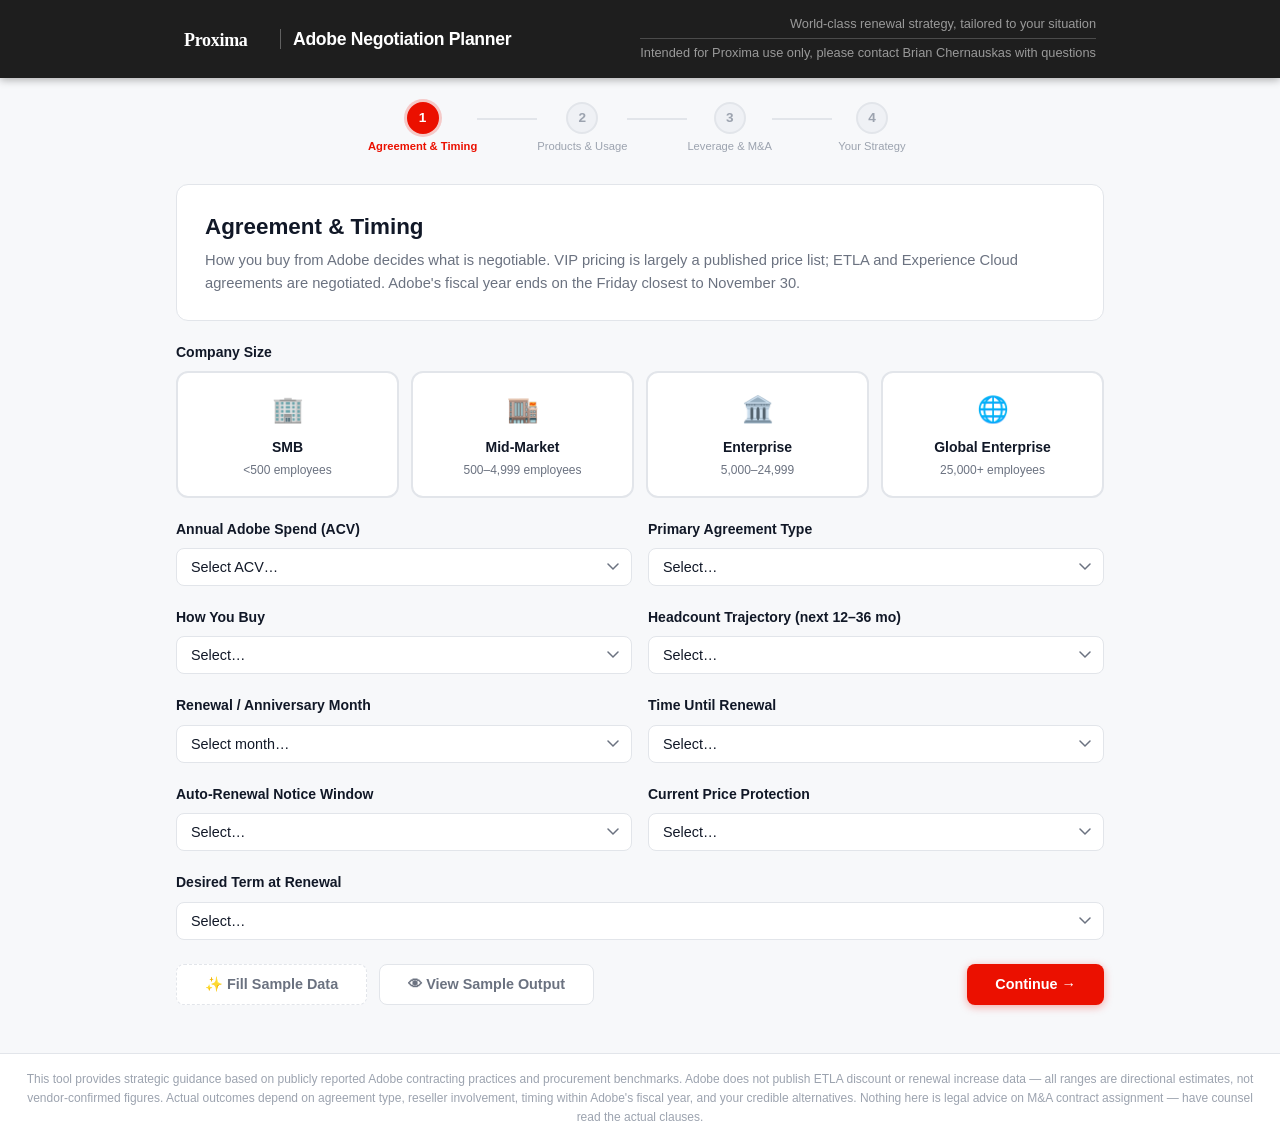
==== commit 8df394b2: "Move to custom domains; remove password gate Co-Authored-By: Claude Sonnet 5.5 <noreply@anthropic.co" ====
--- a/index.html
+++ b/index.html
@@ -9,7 +9,6 @@
   <link rel="stylesheet" href="src/styles.css?v=20260929a" />
 </head>
 <body>
-<script>(function(){const H='e1af9770edb5a9358db28d25520d54b0e5aeb7bdaa6fed238cebea143d1560bb';if(localStorage.getItem('proxima-auth')!==H)(function(){var s=document.createElement('style');s.textContent='body>*:not(#px-gate){display:none!important}#px-gate{position:fixed;inset:0;display:flex;align-items:center;justify-content:center;background:#080D16;color:#E8EFF8;font:16px/1.5 system-ui,sans-serif;text-align:center;padding:24px;z-index:2147483647}#px-gate h1{font:700 22px Georgia,serif;margin:0 0 8px}#px-gate a{color:#818CF8}';document.documentElement.appendChild(s);function m(){if(document.getElementById('px-gate'))return;var d=document.createElement('div');d.id='px-gate';d.innerHTML='<div><h1>Proxima internal tool</h1><p>Please sign in on the <a href="https://brianchernauskas.github.io/proxima-tools-hub/">Proxima Tools hub</a>, then open this tool from there.</p></div>';document.body.appendChild(d)}if(document.body)m();else document.addEventListener('DOMContentLoaded',m)})();})()</script>
   <div id="app">
     <header class="app-header">
       <div class="header-inner">
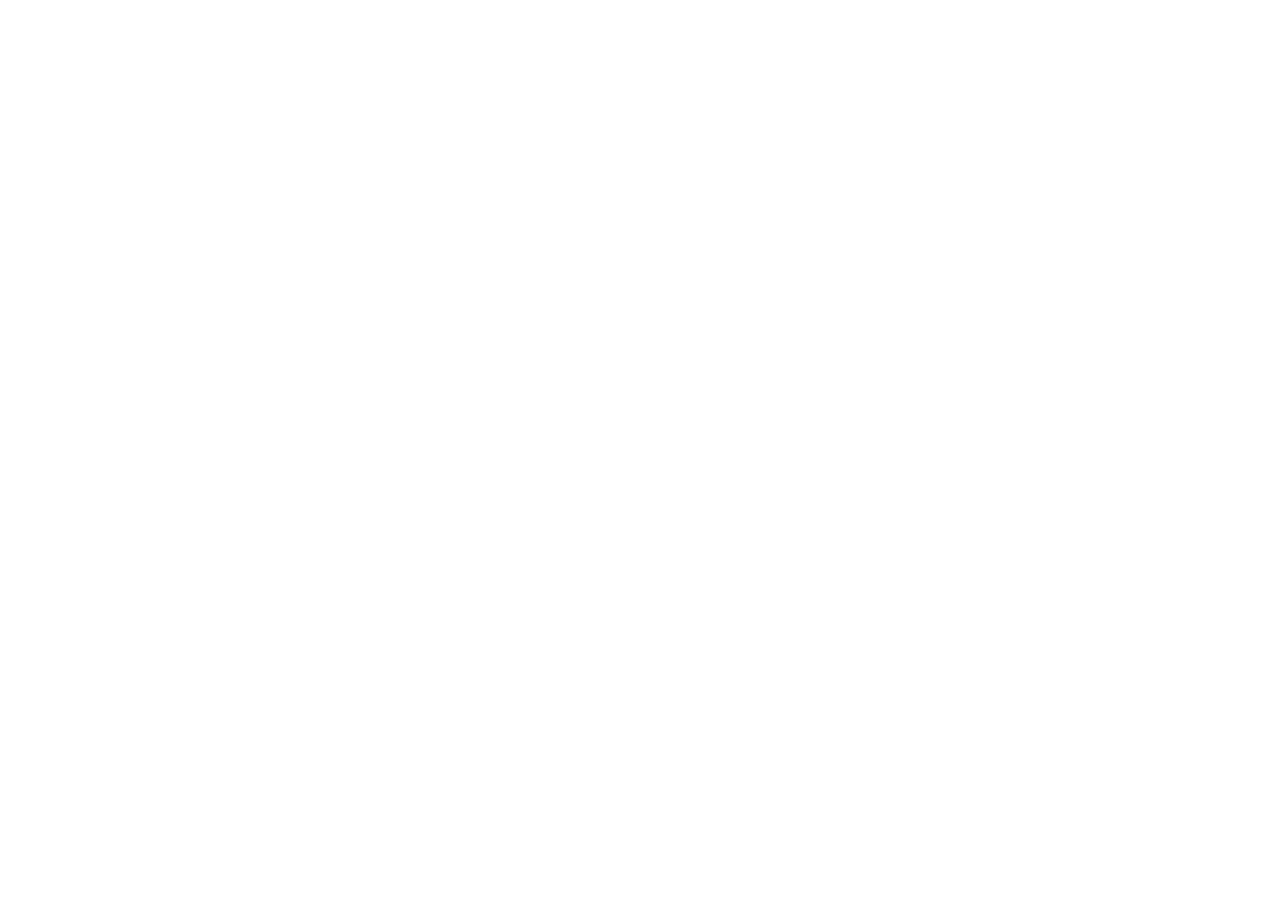
==== commit 48488ca2: "Redirect to custom domain Co-Authored-By: Claude Sonnet 5.5 <noreply@anthropic.com>" ====
--- a/index.html
+++ b/index.html
@@ -1,533 +1,18 @@
-<!DOCTYPE html>
-<html lang="en">
-<head>
-  <meta charset="UTF-8" />
-<script async src="https://www.googletagmanager.com/gtag/js?id=G-N5E1D26WRG"></script>
-<script>window.dataLayer=window.dataLayer||[];function gtag(){dataLayer.push(arguments);}gtag('js',new Date());gtag('config','G-N5E1D26WRG');</script>
-  <meta name="viewport" content="width=device-width, initial-scale=1.0" />
-  <title>Adobe Renewal Negotiation Planner</title>
-  <link rel="stylesheet" href="src/styles.css?v=20260929a" />
-</head>
-<body>
-  <div id="app">
-    <header class="app-header">
-      <div class="header-inner">
-        <div class="logo">
-          <svg width="84" height="22" viewBox="0 0 84 22" fill="none" xmlns="http://www.w3.org/2000/svg"><text x="0" y="18" font-family="Georgia, 'Times New Roman', serif" font-size="18" font-weight="700" fill="#ffffff" letter-spacing="-0.3">Proxima</text></svg>
-          <span class="logo-divider"></span>
-          <span>Adobe Negotiation Planner</span>
-        </div>
-        <div class="header-taglines">
-          <div class="header-tagline">World-class renewal strategy, tailored to your situation</div>
-          <div class="header-tagline">Intended for Proxima use only, please contact Brian Chernauskas with questions</div>
-        </div>
-      </div>
-    </header>
-
-    <main id="main-content">
-      <!-- Step indicator -->
-      <div class="step-nav" id="step-nav">
-        <div class="step-item active" data-step="1">
-          <div class="step-circle">1</div>
-          <div class="step-label">Agreement &amp; Timing</div>
-        </div>
-        <div class="step-connector"></div>
-        <div class="step-item" data-step="2">
-          <div class="step-circle">2</div>
-          <div class="step-label">Products &amp; Usage</div>
-        </div>
-        <div class="step-connector"></div>
-        <div class="step-item" data-step="3">
-          <div class="step-circle">3</div>
-          <div class="step-label">Leverage &amp; M&amp;A</div>
-        </div>
-        <div class="step-connector"></div>
-        <div class="step-item" data-step="4">
-          <div class="step-circle">4</div>
-          <div class="step-label">Your Strategy</div>
-        </div>
-      </div>
-
-      <!-- ══ Step 1: Agreement & Timing ══ -->
-      <section class="step-panel active" id="step-1">
-        <div class="panel-header">
-          <h2>Agreement &amp; Timing</h2>
-          <p>How you buy from Adobe decides what is negotiable. VIP pricing is largely a published price list; ETLA and Experience Cloud agreements are negotiated. Adobe's fiscal year ends on the Friday closest to November 30.</p>
-        </div>
-        <div class="form-grid">
-          <div class="form-group">
-            <label>Company Size</label>
-            <div class="radio-cards" id="company-size">
-              <div class="radio-card" data-value="smb">
-                <div class="rc-icon">🏢</div>
-                <div class="rc-title">SMB</div>
-                <div class="rc-desc">&lt;500 employees</div>
-              </div>
-              <div class="radio-card" data-value="midmarket">
-                <div class="rc-icon">🏬</div>
-                <div class="rc-title">Mid-Market</div>
-                <div class="rc-desc">500–4,999 employees</div>
-              </div>
-              <div class="radio-card" data-value="enterprise">
-                <div class="rc-icon">🏛️</div>
-                <div class="rc-title">Enterprise</div>
-                <div class="rc-desc">5,000–24,999</div>
-              </div>
-              <div class="radio-card" data-value="global">
-                <div class="rc-icon">🌐</div>
-                <div class="rc-title">Global Enterprise</div>
-                <div class="rc-desc">25,000+ employees</div>
-              </div>
-            </div>
-          </div>
-
-          <div class="form-row-2">
-            <div class="form-group">
-              <label for="annual-spend">Annual Adobe Spend (ACV)</label>
-              <select id="annual-spend">
-                <option value="">Select ACV…</option>
-                <option value="under100k">Under $100K</option>
-                <option value="100k-250k">$100K–$250K</option>
-                <option value="250k-500k">$250K–$500K</option>
-                <option value="500k-1m">$500K–$1M</option>
-                <option value="1m-2500k">$1M–$2.5M</option>
-                <option value="2500k-5m">$2.5M–$5M</option>
-                <option value="5m-10m">$5M–$10M</option>
-                <option value="10mplus">$10M+</option>
-              </select>
-            </div>
-            <div class="form-group">
-              <label for="agreement-type">Primary Agreement Type</label>
-              <select id="agreement-type">
-                <option value="">Select…</option>
-                <option value="vip">VIP / VIP Marketplace — annual, no commitment</option>
-                <option value="vip3yc">VIP with 3-Year Commit (3YC)</option>
-                <option value="etla">ETLA — Enterprise Term License Agreement</option>
-                <option value="experience">Experience Cloud enterprise agreement</option>
-                <option value="mixed">ETLA plus a separate Experience Cloud agreement</option>
-                <option value="unknown">Don't know</option>
-              </select>
-            </div>
-          </div>
-
-          <div class="form-row-2">
-            <div class="form-group">
-              <label for="purchase-channel">How You Buy</label>
-              <select id="purchase-channel">
-                <option value="">Select…</option>
-                <option value="direct">Direct from Adobe</option>
-                <option value="reseller">Through a reseller (LAR)</option>
-                <option value="several">Several resellers / card purchases across teams</option>
-                <option value="unknown">Don't know</option>
-              </select>
-            </div>
-            <div class="form-group">
-              <label for="headcount-trajectory">Headcount Trajectory (next 12–36 mo)</label>
-              <select id="headcount-trajectory">
-                <option value="">Select…</option>
-                <option value="shrinking">Shrinking — layoffs or restructuring</option>
-                <option value="flat">Flat — no material change</option>
-                <option value="modest">Modest growth (0–10%)</option>
-                <option value="strong">Strong growth (10–30%)</option>
-                <option value="aggressive">Aggressive growth (30%+)</option>
-              </select>
-            </div>
-          </div>
-
-          <div class="form-row-2">
-            <div class="form-group">
-              <label for="renewal-month">Renewal / Anniversary Month</label>
-              <select id="renewal-month">
-                <option value="">Select month…</option>
-                <option value="12">December — Adobe Q1 opens</option>
-                <option value="1">January</option>
-                <option value="2">February — Q1 end</option>
-                <option value="3">March</option>
-                <option value="4">April</option>
-                <option value="5">May — Q2 end</option>
-                <option value="6">June</option>
-                <option value="7">July</option>
-                <option value="8">August — Q3 end</option>
-                <option value="9">September — Q4 opens</option>
-                <option value="10">October</option>
-                <option value="11">November — Adobe fiscal year end</option>
-              </select>
-            </div>
-            <div class="form-group">
-              <label for="renewal-timeline">Time Until Renewal</label>
-              <select id="renewal-timeline">
-                <option value="">Select…</option>
-                <option value="within-1mo">Less than 30 days</option>
-                <option value="1-3mo">1–3 months</option>
-                <option value="3-6mo">3–6 months</option>
-                <option value="6-12mo">6–12 months</option>
-                <option value="12plusmo">More than 12 months</option>
-              </select>
-            </div>
-          </div>
-
-          <div class="form-row-2">
-            <div class="form-group">
-              <label for="notice-status">Auto-Renewal Notice Window</label>
-              <select id="notice-status">
-                <option value="">Select…</option>
-                <option value="unknown">Don't know what our notice period is</option>
-                <option value="passed">Already passed — auto-renewal triggered</option>
-                <option value="imminent">Closing within 30 days</option>
-                <option value="open">Still open with room to spare</option>
-                <option value="served">Notice already served</option>
-                <option value="none">No auto-renewal clause</option>
-              </select>
-            </div>
-            <div class="form-group">
-              <label for="price-protection">Current Price Protection</label>
-              <select id="price-protection">
-                <option value="">Select…</option>
-                <option value="none">None — renews at then-current list</option>
-                <option value="expiring">Locked, but the lock ends at this renewal</option>
-                <option value="capped">Written cap on renewal increase</option>
-                <option value="unknown">Don't know</option>
-              </select>
-            </div>
-          </div>
-
-          <div class="form-group">
-            <label for="desired-term">Desired Term at Renewal</label>
-            <select id="desired-term">
-              <option value="">Select…</option>
-              <option value="1yr">1 year — maximum flexibility</option>
-              <option value="3yr">3 years — standard ETLA / 3YC term</option>
-              <option value="undecided">Undecided — want modelling</option>
-            </select>
-          </div>
-        </div>
-        <div class="step-actions"><button class="btn-secondary btn-sample-fill" onclick="fillSampleStep(1, this)">✨ Fill Sample Data</button>
-          <button class="btn-secondary" onclick="showSample()" style="margin-right:auto">👁 View Sample Output</button><button class="btn-primary" onclick="nextStep(1)">Continue →</button>
-        </div>
-      </section>
-
-      <!-- ══ Step 2: Products & Usage ══ -->
-      <section class="step-panel" id="step-2">
-        <div class="panel-header">
-          <h2>Product Footprint &amp; Utilization</h2>
-          <p>Adobe estates leak money in two places: idle named-user licenses, and Creative Cloud Pro seats assigned to people who only ever open one or two apps.</p>
-        </div>
-        <div class="form-grid">
-          <div class="form-group">
-            <label>Adobe Products Owned</label>
-            <div class="use-case-grid" id="products">
-              <div class="use-case-card" data-value="ccpro"><div class="uc-icon">🎨</div><div class="uc-title">Creative Cloud Pro / All Apps</div></div>
-              <div class="use-case-card" data-value="ccsingle"><div class="uc-icon">🖌️</div><div class="uc-title">Single-App Plans</div></div>
-              <div class="use-case-card" data-value="acrobat"><div class="uc-icon">📄</div><div class="uc-title">Acrobat Pro / Standard</div></div>
-              <div class="use-case-card" data-value="sign"><div class="uc-icon">✍️</div><div class="uc-title">Acrobat Sign</div></div>
-              <div class="use-case-card" data-value="firefly"><div class="uc-icon">✨</div><div class="uc-title">Firefly / GenStudio</div></div>
-              <div class="use-case-card" data-value="express"><div class="uc-icon">⚡</div><div class="uc-title">Adobe Express</div></div>
-              <div class="use-case-card" data-value="stock"><div class="uc-icon">🖼️</div><div class="uc-title">Adobe Stock</div></div>
-              <div class="use-case-card" data-value="frameio"><div class="uc-icon">🎬</div><div class="uc-title">Frame.io</div></div>
-              <div class="use-case-card" data-value="aem"><div class="uc-icon">🌐</div><div class="uc-title">Experience Manager</div></div>
-              <div class="use-case-card" data-value="analytics"><div class="uc-icon">📊</div><div class="uc-title">Analytics / CJA</div></div>
-              <div class="use-case-card" data-value="aep"><div class="uc-icon">🗄️</div><div class="uc-title">AEP / RT-CDP / Journey Optimizer</div></div>
-              <div class="use-case-card" data-value="marketo"><div class="uc-icon">📣</div><div class="uc-title">Marketo Engage</div></div>
-              <div class="use-case-card" data-value="workfront"><div class="uc-icon">🗂️</div><div class="uc-title">Workfront</div></div>
-              <div class="use-case-card" data-value="commerce"><div class="uc-icon">🛒</div><div class="uc-title">Adobe Commerce</div></div>
-              <div class="use-case-card" data-value="target"><div class="uc-icon">🎯</div><div class="uc-title">Target</div></div>
-              <div class="use-case-card" data-value="semrush"><div class="uc-icon">🔎</div><div class="uc-title">Semrush</div></div>
-            </div>
-          </div>
-
-          <div class="form-row-2">
-            <div class="form-group">
-              <label for="license-utilization">License Utilization (active in last 90 days ÷ licensed)</label>
-              <select id="license-utilization">
-                <option value="">Select…</option>
-                <option value="under60">Under 60% — significant shelfware</option>
-                <option value="60-75">60–75%</option>
-                <option value="75-90">75–90%</option>
-                <option value="over90">Over 90% — tightly managed</option>
-                <option value="unknown">Never measured</option>
-              </select>
-            </div>
-            <div class="form-group">
-              <label for="app-fit">Creative Cloud Pro Users Who Use Only 1–2 Apps</label>
-              <select id="app-fit">
-                <option value="">Select…</option>
-                <option value="high">Many — over 40%</option>
-                <option value="some">Some — 20–40%</option>
-                <option value="low">Few — under 20%</option>
-                <option value="unknown">Never measured</option>
-                <option value="na">Not applicable — no Creative Cloud Pro</option>
-              </select>
-            </div>
-          </div>
-
-          <div class="form-row-2">
-            <div class="form-group">
-              <label for="trueup-position">ETLA True-Up Position</label>
-              <select id="trueup-position">
-                <option value="">Select…</option>
-                <option value="over">Deployed well above contract — large true-up bills</option>
-                <option value="at">Roughly at contracted quantity</option>
-                <option value="under">Deployed below contract — paying for unused</option>
-                <option value="unknown">Don't know</option>
-                <option value="na">Not applicable — no ETLA</option>
-              </select>
-            </div>
-            <div class="form-group">
-              <label for="metric-position">Experience Cloud Contracted Metrics</label>
-              <select id="metric-position">
-                <option value="">Select…</option>
-                <option value="over">Exceeding — overage charges or warnings</option>
-                <option value="near">Close to contracted limits</option>
-                <option value="under">Well under — buying capacity we don't use</option>
-                <option value="unknown">Don't know</option>
-                <option value="na">Not applicable — no Experience Cloud</option>
-              </select>
-            </div>
-          </div>
-
-          <div class="form-group">
-            <label for="adoption-health">Adoption Health</label>
-            <select id="adoption-health">
-              <option value="">Select…</option>
-              <option value="poor">Poor — low usage, workarounds common</option>
-              <option value="mixed">Mixed — strong in creative teams, weak elsewhere</option>
-              <option value="good">Good — broadly embedded</option>
-              <option value="critical">Critical — content supply chain or customer data runs on Adobe</option>
-            </select>
-          </div>
-
-          <div class="form-group">
-            <label>Known Cost Pressures</label>
-            <div class="checkbox-group" id="cost-pressures">
-              <label class="checkbox-item"><input type="checkbox" value="overlap" /> Overlapping tools (Canva, Figma, other PDF tools)</label>
-              <label class="checkbox-item"><input type="checkbox" value="sprawl" /> Licenses bought outside the agreement (cards, team plans)</label>
-              <label class="checkbox-item"><input type="checkbox" value="consoles" /> Multiple Admin Consoles or VIP memberships</label>
-              <label class="checkbox-item"><input type="checkbox" value="credits" /> Generative credit limits or overages</label>
-              <label class="checkbox-item"><input type="checkbox" value="shelfmodules" /> Experience Cloud modules bought but not implemented</label>
-              <label class="checkbox-item"><input type="checkbox" value="listincrease" /> Hit by Adobe's 2026 list price increases</label>
-            </div>
-          </div>
-        </div>
-        <div class="step-actions"><button class="btn-secondary btn-sample-fill" onclick="fillSampleStep(2, this)" style="margin-right:auto">✨ Fill Sample Data</button>
-          <button class="btn-secondary" onclick="prevStep(2)">← Back</button>
-          <button class="btn-primary" onclick="nextStep(2)">Continue →</button>
-        </div>
-      </section>
-
-      <!-- ══ Step 3: Leverage & M&A ══ -->
-      <section class="step-panel" id="step-3">
-        <div class="panel-header">
-          <h2>Leverage, Context &amp; M&amp;A</h2>
-          <p>Adobe prices against workflow lock-in. What you can credibly move — and any corporate transaction reshaping your user base — determines what you can ask for.</p>
-        </div>
-        <div class="form-grid">
-          <div class="form-group">
-            <label>Competitive Alternative</label>
-            <div class="radio-cards" id="alternative">
-              <div class="radio-card" data-value="none">
-                <div class="rc-icon">🔒</div>
-                <div class="rc-title">None</div>
-                <div class="rc-desc">Adobe is the only option</div>
-              </div>
-              <div class="radio-card" data-value="theoretical">
-                <div class="rc-icon">💭</div>
-                <div class="rc-title">Theoretical</div>
-                <div class="rc-desc">Alternatives exist, none evaluated</div>
-              </div>
-              <div class="radio-card" data-value="evaluating">
-                <div class="rc-icon">🔍</div>
-                <div class="rc-title">Evaluating</div>
-                <div class="rc-desc">Active pilot or RFP underway</div>
-              </div>
-              <div class="radio-card" data-value="dual">
-                <div class="rc-icon">⚖️</div>
-                <div class="rc-title">Already Dual</div>
-                <div class="rc-desc">Competing tool deployed at scale</div>
-              </div>
-            </div>
-          </div>
-
-          <div class="form-row-2">
-            <div class="form-group">
-              <label for="alternative-vendor">Most Credible Alternative</label>
-              <select id="alternative-vendor">
-                <option value="">Select…</option>
-                <option value="canva">Canva (incl. Affinity)</option>
-                <option value="figma">Figma</option>
-                <option value="pdf">Foxit / Nitro / other PDF tools</option>
-                <option value="microsoft">Microsoft 365 native PDF &amp; Copilot</option>
-                <option value="docusign">DocuSign</option>
-                <option value="salesforce">Salesforce Marketing Cloud / Data Cloud</option>
-                <option value="dxp">Sitecore / Optimizely / Contentful</option>
-                <option value="google">Google Analytics 4 / Amplitude</option>
-                <option value="none">No credible alternative</option>
-              </select>
-            </div>
-            <div class="form-group">
-              <label for="relationship-quality">Adobe Account Team Relationship</label>
-              <select id="relationship-quality">
-                <option value="">Select…</option>
-                <option value="none">No dedicated rep — reseller only</option>
-                <option value="poor">Weak / transactional</option>
-                <option value="moderate">Moderate — occasional contact</option>
-                <option value="strong">Strong — regular cadence</option>
-                <option value="strategic">Strategic — executive sponsorship</option>
-              </select>
-            </div>
-          </div>
-
-          <div class="form-row-2">
-            <div class="form-group">
-              <label for="previous-negotiation">Prior Negotiation Experience</label>
-              <select id="previous-negotiation">
-                <option value="">Select…</option>
-                <option value="none">Never negotiated — accepted renewal quotes</option>
-                <option value="basic">Basic — asked for minor concessions</option>
-                <option value="moderate">Moderate — negotiated discounts before</option>
-                <option value="experienced">Experienced — multiple full cycles</option>
-              </select>
-            </div>
-            <div class="form-group">
-              <label for="internal-champion">Internal Decision Owner</label>
-              <select id="internal-champion">
-                <option value="">Select…</option>
-                <option value="cio">CIO / CTO</option>
-                <option value="cfo">CFO / Finance</option>
-                <option value="procurement">Procurement / Vendor Management</option>
-                <option value="cmo">CMO / Marketing Ops</option>
-                <option value="creative">Creative Operations</option>
-                <option value="none">No clear owner</option>
-              </select>
-            </div>
-          </div>
-
-          <div class="form-group">
-            <label>Change Events in the Coming Term</label>
-            <div class="checkbox-group" id="change-events">
-              <label class="checkbox-item"><input type="checkbox" value="expansion" /> Planned expansion — new products or seats</label>
-              <label class="checkbox-item"><input type="checkbox" value="consolidation" /> Consolidating onto Adobe from other tools</label>
-              <label class="checkbox-item"><input type="checkbox" value="migration" /> Evaluating migration away from Adobe</label>
-              <label class="checkbox-item"><input type="checkbox" value="ai" /> Adobe pushing Firefly, GenStudio or AI Assistant</label>
-              <label class="checkbox-item"><input type="checkbox" value="platform" /> Adobe proposing a CX Enterprise / platform bundle</label>
-            </div>
-          </div>
-
-          <!-- M&A module -->
-          <label class="mna-toggle" id="mna-toggle">
-            <input type="checkbox" id="mna-enabled" />
-            <div>
-              <div class="mna-toggle-title">🔀 Include M&amp;A implications</div>
-              <div class="mna-toggle-desc">Turn on if an acquisition, merger, sale, or divestiture will change who uses Adobe during this term. Adds an M&amp;A section to the strategy covering license transfer, contract consolidation, carve-outs, and Adobe's own recent acquisitions.</div>
-            </div>
-          </label>
-
-          <div class="mna-panel" id="mna-panel" hidden>
-            <div class="form-group">
-              <label>Transaction Type</label>
-              <div class="radio-cards" id="mna-type">
-                <div class="radio-card" data-value="acquiring">
-                  <div class="rc-icon">➕</div>
-                  <div class="rc-title">Acquiring</div>
-                  <div class="rc-desc">We are buying a company</div>
-                </div>
-                <div class="radio-card" data-value="acquired">
-                  <div class="rc-icon">🤝</div>
-                  <div class="rc-title">Being Acquired</div>
-                  <div class="rc-desc">We are the target</div>
-                </div>
-                <div class="radio-card" data-value="merger">
-                  <div class="rc-icon">🔗</div>
-                  <div class="rc-title">Merger</div>
-                  <div class="rc-desc">Combining with a peer</div>
-                </div>
-                <div class="radio-card" data-value="divesting">
-                  <div class="rc-icon">✂️</div>
-                  <div class="rc-title">Divesting</div>
-                  <div class="rc-desc">Selling or spinning off a unit</div>
-                </div>
-              </div>
-            </div>
-
-            <div class="form-row-2">
-              <div class="form-group">
-                <label for="mna-stage">Deal Stage</label>
-                <select id="mna-stage">
-                  <option value="">Select…</option>
-                  <option value="confidential">Confidential — not yet announced</option>
-                  <option value="announced">Announced — not yet closed</option>
-                  <option value="integrating">Closed — integration underway</option>
-                  <option value="settled">Closed more than 12 months ago</option>
-                </select>
-              </div>
-              <div class="form-group">
-                <label for="mna-user-impact">Change in Adobe Users</label>
-                <select id="mna-user-impact">
-                  <option value="">Select…</option>
-                  <option value="under10">Under 10%</option>
-                  <option value="10-25">10–25%</option>
-                  <option value="25-50">25–50%</option>
-                  <option value="over50">Over 50%</option>
-                  <option value="unknown">Don't know yet</option>
-                </select>
-              </div>
-            </div>
-
-            <div class="form-row-2">
-              <div class="form-group">
-                <label for="mna-counterparty">Other Party's Adobe Footprint</label>
-                <select id="mna-counterparty">
-                  <option value="">Select…</option>
-                  <option value="none">No Adobe contract</option>
-                  <option value="vip">VIP / team plans</option>
-                  <option value="etla">Its own ETLA</option>
-                  <option value="experience">Experience Cloud agreement</option>
-                  <option value="unknown">Don't know yet</option>
-                </select>
-              </div>
-              <div class="form-group">
-                <label for="mna-assignment">Assignment / Change-of-Control Clause</label>
-                <select id="mna-assignment">
-                  <option value="">Select…</option>
-                  <option value="consent">Assignment requires Adobe's consent</option>
-                  <option value="permitted">Permits assignment to a successor or affiliate</option>
-                  <option value="unknown">Haven't reviewed it</option>
-                </select>
-              </div>
-            </div>
-
-            <div class="form-group">
-              <label>Integration Complications</label>
-              <div class="checkbox-group" id="mna-complications">
-                <label class="checkbox-item"><input type="checkbox" value="consoles" /> Separate Admin Consoles / org IDs to merge</label>
-                <label class="checkbox-item"><input type="checkbox" value="identity" /> Different identity domains (SSO / Federated ID)</label>
-                <label class="checkbox-item"><input type="checkbox" value="anniversaries" /> Contracts with different anniversary dates</label>
-                <label class="checkbox-item"><input type="checkbox" value="tsa" /> Carved-out entity needs a transition period (TSA)</label>
-                <label class="checkbox-item"><input type="checkbox" value="assets" /> Shared brand assets, libraries or AEM content to split or merge</label>
-              </div>
-            </div>
-          </div>
-        </div>
-        <div class="step-actions"><button class="btn-secondary btn-sample-fill" onclick="fillSampleStep(3, this)" style="margin-right:auto">✨ Fill Sample Data</button>
-          <button class="btn-secondary" onclick="prevStep(3)">← Back</button>
-          <button class="btn-primary" onclick="generateStrategy()">Generate My Strategy →</button>
-        </div>
-      </section>
-
-      <!-- ══ Step 4: Output ══ -->
-      <section class="step-panel" id="step-4">
-        <div id="strategy-output"></div>
-        <div class="step-actions" style="margin-top:2rem;">
-          <button class="btn-secondary" onclick="prevStep(4)">← Edit Inputs</button>
-          <button class="btn-primary" onclick="printStrategy()">🖨️ Export Strategy</button>
-        </div>
-      </section>
-    </main>
-
-    <footer class="app-footer">
-      <p>This tool provides strategic guidance based on publicly reported Adobe contracting practices and procurement benchmarks. Adobe does not publish ETLA discount or renewal increase data — all ranges are directional estimates, not vendor-confirmed figures. Actual outcomes depend on agreement type, reseller involvement, timing within Adobe's fiscal year, and your credible alternatives. Nothing here is legal advice on M&amp;A contract assignment — have counsel read the actual clauses.</p>
-    </footer>
-  </div>
-
-  <script src="src/app.js?v=20260929a"></script>
-</body>
-</html>
+<!doctype html>
+<html lang="en"><head><meta charset="utf-8"><meta name="viewport" content="width=device-width,initial-scale=1"><meta name="robots" content="noindex">
+<title>Moved</title>
+<script>
+(function(){
+  var repo='adobe-negotiation-planner', base='https://tools.briansavesbillions.com/';
+  var p=location.pathname, i=p.indexOf('/'+repo+'/');
+  var rest=i>=0?p.slice(i+repo.length+2):'';
+  if(rest==='index.html')rest='';
+  var dest=base+(true?repo+'/':'')+rest+location.search+location.hash;
+  var a=document.getElementById('go'); if(a){a.href=dest;a.textContent=dest}
+  location.replace(dest);
+})();
+</script></head>
+<body style="font-family:system-ui,sans-serif;max-width:40em;margin:4em auto;padding:0 1em">
+<p>This page has moved to <a id="go" href="https://tools.briansavesbillions.com/adobe-negotiation-planner/">https://tools.briansavesbillions.com/adobe-negotiation-planner/</a>.</p>
+<noscript><meta http-equiv="refresh" content="0;url=https://tools.briansavesbillions.com/adobe-negotiation-planner/"></noscript>
+</body></html>
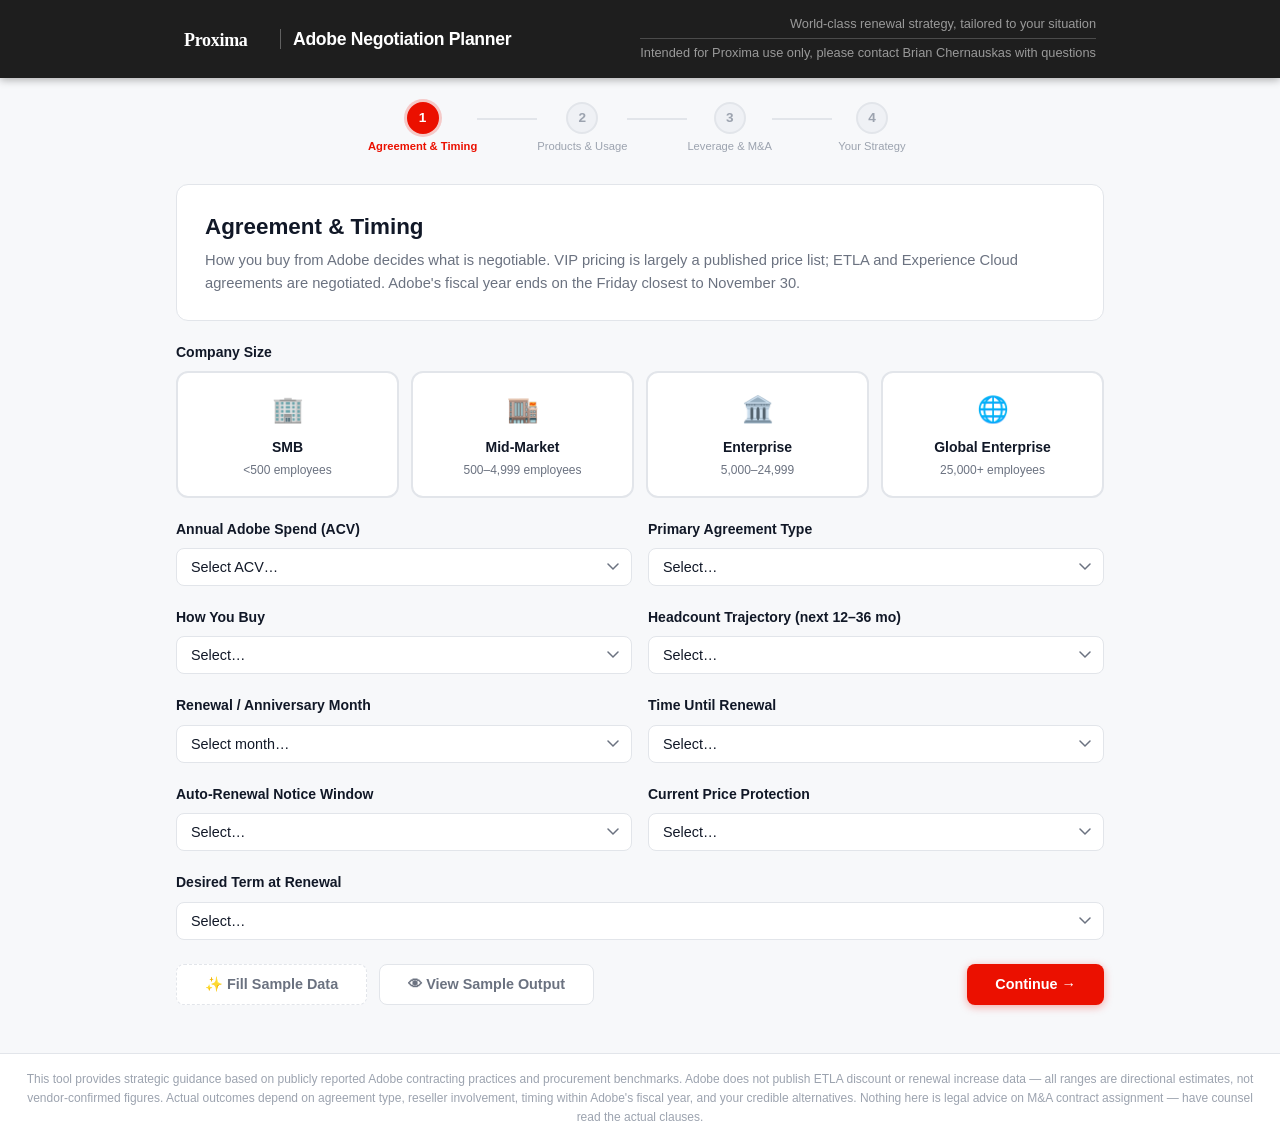
==== commit a99d68e5: "Add noindex robots meta tag Co-Authored-By: Claude Opus 5.5 <noreply@anthropic.com>" ====
--- a/index.html
+++ b/index.html
@@ -1,18 +1,534 @@
-<!doctype html>
-<html lang="en"><head><meta charset="utf-8"><meta name="viewport" content="width=device-width,initial-scale=1"><meta name="robots" content="noindex">
-<title>Moved</title>
-<script>
-(function(){
-  var repo='adobe-negotiation-planner', base='https://tools.briansavesbillions.com/';
-  var p=location.pathname, i=p.indexOf('/'+repo+'/');
-  var rest=i>=0?p.slice(i+repo.length+2):'';
-  if(rest==='index.html')rest='';
-  var dest=base+(true?repo+'/':'')+rest+location.search+location.hash;
-  var a=document.getElementById('go'); if(a){a.href=dest;a.textContent=dest}
-  location.replace(dest);
-})();
-</script></head>
-<body style="font-family:system-ui,sans-serif;max-width:40em;margin:4em auto;padding:0 1em">
-<p>This page has moved to <a id="go" href="https://tools.briansavesbillions.com/adobe-negotiation-planner/">https://tools.briansavesbillions.com/adobe-negotiation-planner/</a>.</p>
-<noscript><meta http-equiv="refresh" content="0;url=https://tools.briansavesbillions.com/adobe-negotiation-planner/"></noscript>
-</body></html>
+<!DOCTYPE html>
+<html lang="en">
+<head>
+  <meta charset="UTF-8" />
+<script async src="https://www.googletagmanager.com/gtag/js?id=G-N5E1D26WRG"></script>
+<script>window.dataLayer=window.dataLayer||[];function gtag(){dataLayer.push(arguments);}gtag('js',new Date());gtag('config','G-N5E1D26WRG');</script>
+  <meta name="viewport" content="width=device-width, initial-scale=1.0" />
+  <meta name="robots" content="noindex, nofollow" />
+  <title>Adobe Renewal Negotiation Planner</title>
+  <link rel="stylesheet" href="src/styles.css?v=20260929a" />
+</head>
+<body>
+  <div id="app">
+    <header class="app-header">
+      <div class="header-inner">
+        <div class="logo">
+          <svg width="84" height="22" viewBox="0 0 84 22" fill="none" xmlns="http://www.w3.org/2000/svg"><text x="0" y="18" font-family="Georgia, 'Times New Roman', serif" font-size="18" font-weight="700" fill="#ffffff" letter-spacing="-0.3">Proxima</text></svg>
+          <span class="logo-divider"></span>
+          <span>Adobe Negotiation Planner</span>
+        </div>
+        <div class="header-taglines">
+          <div class="header-tagline">World-class renewal strategy, tailored to your situation</div>
+          <div class="header-tagline">Intended for Proxima use only, please contact Brian Chernauskas with questions</div>
+        </div>
+      </div>
+    </header>
+
+    <main id="main-content">
+      <!-- Step indicator -->
+      <div class="step-nav" id="step-nav">
+        <div class="step-item active" data-step="1">
+          <div class="step-circle">1</div>
+          <div class="step-label">Agreement &amp; Timing</div>
+        </div>
+        <div class="step-connector"></div>
+        <div class="step-item" data-step="2">
+          <div class="step-circle">2</div>
+          <div class="step-label">Products &amp; Usage</div>
+        </div>
+        <div class="step-connector"></div>
+        <div class="step-item" data-step="3">
+          <div class="step-circle">3</div>
+          <div class="step-label">Leverage &amp; M&amp;A</div>
+        </div>
+        <div class="step-connector"></div>
+        <div class="step-item" data-step="4">
+          <div class="step-circle">4</div>
+          <div class="step-label">Your Strategy</div>
+        </div>
+      </div>
+
+      <!-- ══ Step 1: Agreement & Timing ══ -->
+      <section class="step-panel active" id="step-1">
+        <div class="panel-header">
+          <h2>Agreement &amp; Timing</h2>
+          <p>How you buy from Adobe decides what is negotiable. VIP pricing is largely a published price list; ETLA and Experience Cloud agreements are negotiated. Adobe's fiscal year ends on the Friday closest to November 30.</p>
+        </div>
+        <div class="form-grid">
+          <div class="form-group">
+            <label>Company Size</label>
+            <div class="radio-cards" id="company-size">
+              <div class="radio-card" data-value="smb">
+                <div class="rc-icon">🏢</div>
+                <div class="rc-title">SMB</div>
+                <div class="rc-desc">&lt;500 employees</div>
+              </div>
+              <div class="radio-card" data-value="midmarket">
+                <div class="rc-icon">🏬</div>
+                <div class="rc-title">Mid-Market</div>
+                <div class="rc-desc">500–4,999 employees</div>
+              </div>
+              <div class="radio-card" data-value="enterprise">
+                <div class="rc-icon">🏛️</div>
+                <div class="rc-title">Enterprise</div>
+                <div class="rc-desc">5,000–24,999</div>
+              </div>
+              <div class="radio-card" data-value="global">
+                <div class="rc-icon">🌐</div>
+                <div class="rc-title">Global Enterprise</div>
+                <div class="rc-desc">25,000+ employees</div>
+              </div>
+            </div>
+          </div>
+
+          <div class="form-row-2">
+            <div class="form-group">
+              <label for="annual-spend">Annual Adobe Spend (ACV)</label>
+              <select id="annual-spend">
+                <option value="">Select ACV…</option>
+                <option value="under100k">Under $100K</option>
+                <option value="100k-250k">$100K–$250K</option>
+                <option value="250k-500k">$250K–$500K</option>
+                <option value="500k-1m">$500K–$1M</option>
+                <option value="1m-2500k">$1M–$2.5M</option>
+                <option value="2500k-5m">$2.5M–$5M</option>
+                <option value="5m-10m">$5M–$10M</option>
+                <option value="10mplus">$10M+</option>
+              </select>
+            </div>
+            <div class="form-group">
+              <label for="agreement-type">Primary Agreement Type</label>
+              <select id="agreement-type">
+                <option value="">Select…</option>
+                <option value="vip">VIP / VIP Marketplace — annual, no commitment</option>
+                <option value="vip3yc">VIP with 3-Year Commit (3YC)</option>
+                <option value="etla">ETLA — Enterprise Term License Agreement</option>
+                <option value="experience">Experience Cloud enterprise agreement</option>
+                <option value="mixed">ETLA plus a separate Experience Cloud agreement</option>
+                <option value="unknown">Don't know</option>
+              </select>
+            </div>
+          </div>
+
+          <div class="form-row-2">
+            <div class="form-group">
+              <label for="purchase-channel">How You Buy</label>
+              <select id="purchase-channel">
+                <option value="">Select…</option>
+                <option value="direct">Direct from Adobe</option>
+                <option value="reseller">Through a reseller (LAR)</option>
+                <option value="several">Several resellers / card purchases across teams</option>
+                <option value="unknown">Don't know</option>
+              </select>
+            </div>
+            <div class="form-group">
+              <label for="headcount-trajectory">Headcount Trajectory (next 12–36 mo)</label>
+              <select id="headcount-trajectory">
+                <option value="">Select…</option>
+                <option value="shrinking">Shrinking — layoffs or restructuring</option>
+                <option value="flat">Flat — no material change</option>
+                <option value="modest">Modest growth (0–10%)</option>
+                <option value="strong">Strong growth (10–30%)</option>
+                <option value="aggressive">Aggressive growth (30%+)</option>
+              </select>
+            </div>
+          </div>
+
+          <div class="form-row-2">
+            <div class="form-group">
+              <label for="renewal-month">Renewal / Anniversary Month</label>
+              <select id="renewal-month">
+                <option value="">Select month…</option>
+                <option value="12">December — Adobe Q1 opens</option>
+                <option value="1">January</option>
+                <option value="2">February — Q1 end</option>
+                <option value="3">March</option>
+                <option value="4">April</option>
+                <option value="5">May — Q2 end</option>
+                <option value="6">June</option>
+                <option value="7">July</option>
+                <option value="8">August — Q3 end</option>
+                <option value="9">September — Q4 opens</option>
+                <option value="10">October</option>
+                <option value="11">November — Adobe fiscal year end</option>
+              </select>
+            </div>
+            <div class="form-group">
+              <label for="renewal-timeline">Time Until Renewal</label>
+              <select id="renewal-timeline">
+                <option value="">Select…</option>
+                <option value="within-1mo">Less than 30 days</option>
+                <option value="1-3mo">1–3 months</option>
+                <option value="3-6mo">3–6 months</option>
+                <option value="6-12mo">6–12 months</option>
+                <option value="12plusmo">More than 12 months</option>
+              </select>
+            </div>
+          </div>
+
+          <div class="form-row-2">
+            <div class="form-group">
+              <label for="notice-status">Auto-Renewal Notice Window</label>
+              <select id="notice-status">
+                <option value="">Select…</option>
+                <option value="unknown">Don't know what our notice period is</option>
+                <option value="passed">Already passed — auto-renewal triggered</option>
+                <option value="imminent">Closing within 30 days</option>
+                <option value="open">Still open with room to spare</option>
+                <option value="served">Notice already served</option>
+                <option value="none">No auto-renewal clause</option>
+              </select>
+            </div>
+            <div class="form-group">
+              <label for="price-protection">Current Price Protection</label>
+              <select id="price-protection">
+                <option value="">Select…</option>
+                <option value="none">None — renews at then-current list</option>
+                <option value="expiring">Locked, but the lock ends at this renewal</option>
+                <option value="capped">Written cap on renewal increase</option>
+                <option value="unknown">Don't know</option>
+              </select>
+            </div>
+          </div>
+
+          <div class="form-group">
+            <label for="desired-term">Desired Term at Renewal</label>
+            <select id="desired-term">
+              <option value="">Select…</option>
+              <option value="1yr">1 year — maximum flexibility</option>
+              <option value="3yr">3 years — standard ETLA / 3YC term</option>
+              <option value="undecided">Undecided — want modelling</option>
+            </select>
+          </div>
+        </div>
+        <div class="step-actions"><button class="btn-secondary btn-sample-fill" onclick="fillSampleStep(1, this)">✨ Fill Sample Data</button>
+          <button class="btn-secondary" onclick="showSample()" style="margin-right:auto">👁 View Sample Output</button><button class="btn-primary" onclick="nextStep(1)">Continue →</button>
+        </div>
+      </section>
+
+      <!-- ══ Step 2: Products & Usage ══ -->
+      <section class="step-panel" id="step-2">
+        <div class="panel-header">
+          <h2>Product Footprint &amp; Utilization</h2>
+          <p>Adobe estates leak money in two places: idle named-user licenses, and Creative Cloud Pro seats assigned to people who only ever open one or two apps.</p>
+        </div>
+        <div class="form-grid">
+          <div class="form-group">
+            <label>Adobe Products Owned</label>
+            <div class="use-case-grid" id="products">
+              <div class="use-case-card" data-value="ccpro"><div class="uc-icon">🎨</div><div class="uc-title">Creative Cloud Pro / All Apps</div></div>
+              <div class="use-case-card" data-value="ccsingle"><div class="uc-icon">🖌️</div><div class="uc-title">Single-App Plans</div></div>
+              <div class="use-case-card" data-value="acrobat"><div class="uc-icon">📄</div><div class="uc-title">Acrobat Pro / Standard</div></div>
+              <div class="use-case-card" data-value="sign"><div class="uc-icon">✍️</div><div class="uc-title">Acrobat Sign</div></div>
+              <div class="use-case-card" data-value="firefly"><div class="uc-icon">✨</div><div class="uc-title">Firefly / GenStudio</div></div>
+              <div class="use-case-card" data-value="express"><div class="uc-icon">⚡</div><div class="uc-title">Adobe Express</div></div>
+              <div class="use-case-card" data-value="stock"><div class="uc-icon">🖼️</div><div class="uc-title">Adobe Stock</div></div>
+              <div class="use-case-card" data-value="frameio"><div class="uc-icon">🎬</div><div class="uc-title">Frame.io</div></div>
+              <div class="use-case-card" data-value="aem"><div class="uc-icon">🌐</div><div class="uc-title">Experience Manager</div></div>
+              <div class="use-case-card" data-value="analytics"><div class="uc-icon">📊</div><div class="uc-title">Analytics / CJA</div></div>
+              <div class="use-case-card" data-value="aep"><div class="uc-icon">🗄️</div><div class="uc-title">AEP / RT-CDP / Journey Optimizer</div></div>
+              <div class="use-case-card" data-value="marketo"><div class="uc-icon">📣</div><div class="uc-title">Marketo Engage</div></div>
+              <div class="use-case-card" data-value="workfront"><div class="uc-icon">🗂️</div><div class="uc-title">Workfront</div></div>
+              <div class="use-case-card" data-value="commerce"><div class="uc-icon">🛒</div><div class="uc-title">Adobe Commerce</div></div>
+              <div class="use-case-card" data-value="target"><div class="uc-icon">🎯</div><div class="uc-title">Target</div></div>
+              <div class="use-case-card" data-value="semrush"><div class="uc-icon">🔎</div><div class="uc-title">Semrush</div></div>
+            </div>
+          </div>
+
+          <div class="form-row-2">
+            <div class="form-group">
+              <label for="license-utilization">License Utilization (active in last 90 days ÷ licensed)</label>
+              <select id="license-utilization">
+                <option value="">Select…</option>
+                <option value="under60">Under 60% — significant shelfware</option>
+                <option value="60-75">60–75%</option>
+                <option value="75-90">75–90%</option>
+                <option value="over90">Over 90% — tightly managed</option>
+                <option value="unknown">Never measured</option>
+              </select>
+            </div>
+            <div class="form-group">
+              <label for="app-fit">Creative Cloud Pro Users Who Use Only 1–2 Apps</label>
+              <select id="app-fit">
+                <option value="">Select…</option>
+                <option value="high">Many — over 40%</option>
+                <option value="some">Some — 20–40%</option>
+                <option value="low">Few — under 20%</option>
+                <option value="unknown">Never measured</option>
+                <option value="na">Not applicable — no Creative Cloud Pro</option>
+              </select>
+            </div>
+          </div>
+
+          <div class="form-row-2">
+            <div class="form-group">
+              <label for="trueup-position">ETLA True-Up Position</label>
+              <select id="trueup-position">
+                <option value="">Select…</option>
+                <option value="over">Deployed well above contract — large true-up bills</option>
+                <option value="at">Roughly at contracted quantity</option>
+                <option value="under">Deployed below contract — paying for unused</option>
+                <option value="unknown">Don't know</option>
+                <option value="na">Not applicable — no ETLA</option>
+              </select>
+            </div>
+            <div class="form-group">
+              <label for="metric-position">Experience Cloud Contracted Metrics</label>
+              <select id="metric-position">
+                <option value="">Select…</option>
+                <option value="over">Exceeding — overage charges or warnings</option>
+                <option value="near">Close to contracted limits</option>
+                <option value="under">Well under — buying capacity we don't use</option>
+                <option value="unknown">Don't know</option>
+                <option value="na">Not applicable — no Experience Cloud</option>
+              </select>
+            </div>
+          </div>
+
+          <div class="form-group">
+            <label for="adoption-health">Adoption Health</label>
+            <select id="adoption-health">
+              <option value="">Select…</option>
+              <option value="poor">Poor — low usage, workarounds common</option>
+              <option value="mixed">Mixed — strong in creative teams, weak elsewhere</option>
+              <option value="good">Good — broadly embedded</option>
+              <option value="critical">Critical — content supply chain or customer data runs on Adobe</option>
+            </select>
+          </div>
+
+          <div class="form-group">
+            <label>Known Cost Pressures</label>
+            <div class="checkbox-group" id="cost-pressures">
+              <label class="checkbox-item"><input type="checkbox" value="overlap" /> Overlapping tools (Canva, Figma, other PDF tools)</label>
+              <label class="checkbox-item"><input type="checkbox" value="sprawl" /> Licenses bought outside the agreement (cards, team plans)</label>
+              <label class="checkbox-item"><input type="checkbox" value="consoles" /> Multiple Admin Consoles or VIP memberships</label>
+              <label class="checkbox-item"><input type="checkbox" value="credits" /> Generative credit limits or overages</label>
+              <label class="checkbox-item"><input type="checkbox" value="shelfmodules" /> Experience Cloud modules bought but not implemented</label>
+              <label class="checkbox-item"><input type="checkbox" value="listincrease" /> Hit by Adobe's 2026 list price increases</label>
+            </div>
+          </div>
+        </div>
+        <div class="step-actions"><button class="btn-secondary btn-sample-fill" onclick="fillSampleStep(2, this)" style="margin-right:auto">✨ Fill Sample Data</button>
+          <button class="btn-secondary" onclick="prevStep(2)">← Back</button>
+          <button class="btn-primary" onclick="nextStep(2)">Continue →</button>
+        </div>
+      </section>
+
+      <!-- ══ Step 3: Leverage & M&A ══ -->
+      <section class="step-panel" id="step-3">
+        <div class="panel-header">
+          <h2>Leverage, Context &amp; M&amp;A</h2>
+          <p>Adobe prices against workflow lock-in. What you can credibly move — and any corporate transaction reshaping your user base — determines what you can ask for.</p>
+        </div>
+        <div class="form-grid">
+          <div class="form-group">
+            <label>Competitive Alternative</label>
+            <div class="radio-cards" id="alternative">
+              <div class="radio-card" data-value="none">
+                <div class="rc-icon">🔒</div>
+                <div class="rc-title">None</div>
+                <div class="rc-desc">Adobe is the only option</div>
+              </div>
+              <div class="radio-card" data-value="theoretical">
+                <div class="rc-icon">💭</div>
+                <div class="rc-title">Theoretical</div>
+                <div class="rc-desc">Alternatives exist, none evaluated</div>
+              </div>
+              <div class="radio-card" data-value="evaluating">
+                <div class="rc-icon">🔍</div>
+                <div class="rc-title">Evaluating</div>
+                <div class="rc-desc">Active pilot or RFP underway</div>
+              </div>
+              <div class="radio-card" data-value="dual">
+                <div class="rc-icon">⚖️</div>
+                <div class="rc-title">Already Dual</div>
+                <div class="rc-desc">Competing tool deployed at scale</div>
+              </div>
+            </div>
+          </div>
+
+          <div class="form-row-2">
+            <div class="form-group">
+              <label for="alternative-vendor">Most Credible Alternative</label>
+              <select id="alternative-vendor">
+                <option value="">Select…</option>
+                <option value="canva">Canva (incl. Affinity)</option>
+                <option value="figma">Figma</option>
+                <option value="pdf">Foxit / Nitro / other PDF tools</option>
+                <option value="microsoft">Microsoft 365 native PDF &amp; Copilot</option>
+                <option value="docusign">DocuSign</option>
+                <option value="salesforce">Salesforce Marketing Cloud / Data Cloud</option>
+                <option value="dxp">Sitecore / Optimizely / Contentful</option>
+                <option value="google">Google Analytics 4 / Amplitude</option>
+                <option value="none">No credible alternative</option>
+              </select>
+            </div>
+            <div class="form-group">
+              <label for="relationship-quality">Adobe Account Team Relationship</label>
+              <select id="relationship-quality">
+                <option value="">Select…</option>
+                <option value="none">No dedicated rep — reseller only</option>
+                <option value="poor">Weak / transactional</option>
+                <option value="moderate">Moderate — occasional contact</option>
+                <option value="strong">Strong — regular cadence</option>
+                <option value="strategic">Strategic — executive sponsorship</option>
+              </select>
+            </div>
+          </div>
+
+          <div class="form-row-2">
+            <div class="form-group">
+              <label for="previous-negotiation">Prior Negotiation Experience</label>
+              <select id="previous-negotiation">
+                <option value="">Select…</option>
+                <option value="none">Never negotiated — accepted renewal quotes</option>
+                <option value="basic">Basic — asked for minor concessions</option>
+                <option value="moderate">Moderate — negotiated discounts before</option>
+                <option value="experienced">Experienced — multiple full cycles</option>
+              </select>
+            </div>
+            <div class="form-group">
+              <label for="internal-champion">Internal Decision Owner</label>
+              <select id="internal-champion">
+                <option value="">Select…</option>
+                <option value="cio">CIO / CTO</option>
+                <option value="cfo">CFO / Finance</option>
+                <option value="procurement">Procurement / Vendor Management</option>
+                <option value="cmo">CMO / Marketing Ops</option>
+                <option value="creative">Creative Operations</option>
+                <option value="none">No clear owner</option>
+              </select>
+            </div>
+          </div>
+
+          <div class="form-group">
+            <label>Change Events in the Coming Term</label>
+            <div class="checkbox-group" id="change-events">
+              <label class="checkbox-item"><input type="checkbox" value="expansion" /> Planned expansion — new products or seats</label>
+              <label class="checkbox-item"><input type="checkbox" value="consolidation" /> Consolidating onto Adobe from other tools</label>
+              <label class="checkbox-item"><input type="checkbox" value="migration" /> Evaluating migration away from Adobe</label>
+              <label class="checkbox-item"><input type="checkbox" value="ai" /> Adobe pushing Firefly, GenStudio or AI Assistant</label>
+              <label class="checkbox-item"><input type="checkbox" value="platform" /> Adobe proposing a CX Enterprise / platform bundle</label>
+            </div>
+          </div>
+
+          <!-- M&A module -->
+          <label class="mna-toggle" id="mna-toggle">
+            <input type="checkbox" id="mna-enabled" />
+            <div>
+              <div class="mna-toggle-title">🔀 Include M&amp;A implications</div>
+              <div class="mna-toggle-desc">Turn on if an acquisition, merger, sale, or divestiture will change who uses Adobe during this term. Adds an M&amp;A section to the strategy covering license transfer, contract consolidation, carve-outs, and Adobe's own recent acquisitions.</div>
+            </div>
+          </label>
+
+          <div class="mna-panel" id="mna-panel" hidden>
+            <div class="form-group">
+              <label>Transaction Type</label>
+              <div class="radio-cards" id="mna-type">
+                <div class="radio-card" data-value="acquiring">
+                  <div class="rc-icon">➕</div>
+                  <div class="rc-title">Acquiring</div>
+                  <div class="rc-desc">We are buying a company</div>
+                </div>
+                <div class="radio-card" data-value="acquired">
+                  <div class="rc-icon">🤝</div>
+                  <div class="rc-title">Being Acquired</div>
+                  <div class="rc-desc">We are the target</div>
+                </div>
+                <div class="radio-card" data-value="merger">
+                  <div class="rc-icon">🔗</div>
+                  <div class="rc-title">Merger</div>
+                  <div class="rc-desc">Combining with a peer</div>
+                </div>
+                <div class="radio-card" data-value="divesting">
+                  <div class="rc-icon">✂️</div>
+                  <div class="rc-title">Divesting</div>
+                  <div class="rc-desc">Selling or spinning off a unit</div>
+                </div>
+              </div>
+            </div>
+
+            <div class="form-row-2">
+              <div class="form-group">
+                <label for="mna-stage">Deal Stage</label>
+                <select id="mna-stage">
+                  <option value="">Select…</option>
+                  <option value="confidential">Confidential — not yet announced</option>
+                  <option value="announced">Announced — not yet closed</option>
+                  <option value="integrating">Closed — integration underway</option>
+                  <option value="settled">Closed more than 12 months ago</option>
+                </select>
+              </div>
+              <div class="form-group">
+                <label for="mna-user-impact">Change in Adobe Users</label>
+                <select id="mna-user-impact">
+                  <option value="">Select…</option>
+                  <option value="under10">Under 10%</option>
+                  <option value="10-25">10–25%</option>
+                  <option value="25-50">25–50%</option>
+                  <option value="over50">Over 50%</option>
+                  <option value="unknown">Don't know yet</option>
+                </select>
+              </div>
+            </div>
+
+            <div class="form-row-2">
+              <div class="form-group">
+                <label for="mna-counterparty">Other Party's Adobe Footprint</label>
+                <select id="mna-counterparty">
+                  <option value="">Select…</option>
+                  <option value="none">No Adobe contract</option>
+                  <option value="vip">VIP / team plans</option>
+                  <option value="etla">Its own ETLA</option>
+                  <option value="experience">Experience Cloud agreement</option>
+                  <option value="unknown">Don't know yet</option>
+                </select>
+              </div>
+              <div class="form-group">
+                <label for="mna-assignment">Assignment / Change-of-Control Clause</label>
+                <select id="mna-assignment">
+                  <option value="">Select…</option>
+                  <option value="consent">Assignment requires Adobe's consent</option>
+                  <option value="permitted">Permits assignment to a successor or affiliate</option>
+                  <option value="unknown">Haven't reviewed it</option>
+                </select>
+              </div>
+            </div>
+
+            <div class="form-group">
+              <label>Integration Complications</label>
+              <div class="checkbox-group" id="mna-complications">
+                <label class="checkbox-item"><input type="checkbox" value="consoles" /> Separate Admin Consoles / org IDs to merge</label>
+                <label class="checkbox-item"><input type="checkbox" value="identity" /> Different identity domains (SSO / Federated ID)</label>
+                <label class="checkbox-item"><input type="checkbox" value="anniversaries" /> Contracts with different anniversary dates</label>
+                <label class="checkbox-item"><input type="checkbox" value="tsa" /> Carved-out entity needs a transition period (TSA)</label>
+                <label class="checkbox-item"><input type="checkbox" value="assets" /> Shared brand assets, libraries or AEM content to split or merge</label>
+              </div>
+            </div>
+          </div>
+        </div>
+        <div class="step-actions"><button class="btn-secondary btn-sample-fill" onclick="fillSampleStep(3, this)" style="margin-right:auto">✨ Fill Sample Data</button>
+          <button class="btn-secondary" onclick="prevStep(3)">← Back</button>
+          <button class="btn-primary" onclick="generateStrategy()">Generate My Strategy →</button>
+        </div>
+      </section>
+
+      <!-- ══ Step 4: Output ══ -->
+      <section class="step-panel" id="step-4">
+        <div id="strategy-output"></div>
+        <div class="step-actions" style="margin-top:2rem;">
+          <button class="btn-secondary" onclick="prevStep(4)">← Edit Inputs</button>
+          <button class="btn-primary" onclick="printStrategy()">🖨️ Export Strategy</button>
+        </div>
+      </section>
+    </main>
+
+    <footer class="app-footer">
+      <p>This tool provides strategic guidance based on publicly reported Adobe contracting practices and procurement benchmarks. Adobe does not publish ETLA discount or renewal increase data — all ranges are directional estimates, not vendor-confirmed figures. Actual outcomes depend on agreement type, reseller involvement, timing within Adobe's fiscal year, and your credible alternatives. Nothing here is legal advice on M&amp;A contract assignment — have counsel read the actual clauses.</p>
+    </footer>
+  </div>
+
+  <script src="src/app.js?v=20260929a"></script>
+</body>
+</html>
--- a/src/styles.css
+++ b/src/styles.css
@@ -0,0 +1,704 @@
+/* ── Reset & Base ── */
+*, *::before, *::after { box-sizing: border-box; margin: 0; padding: 0; }
+
+:root {
+  --aws-orange: #EB1000;   /* Adobe red — accent */
+  --aws-dark: #1E1E1E;     /* Adobe charcoal — header */
+  --aws-blue: #C40D00;     /* Adobe deep red — links */
+  --accent: #EB1000;
+  --surface: #FFFFFF;
+  --surface-2: #F7F8FA;
+  --surface-3: #EFF1F5;
+  --border: #E2E5EA;
+  --text-primary: #111827;
+  --text-secondary: #6B7280;
+  --text-muted: #9CA3AF;
+  --success: #10B981;
+  --warning: #F59E0B;
+  --danger: #EF4444;
+  --info: #3B82F6;
+  --radius: 12px;
+  --radius-sm: 8px;
+  --shadow-sm: 0 1px 3px rgba(0,0,0,.08), 0 1px 2px rgba(0,0,0,.04);
+  --shadow: 0 4px 16px rgba(0,0,0,.08);
+  --shadow-lg: 0 8px 32px rgba(0,0,0,.12);
+}
+
+body {
+  font-family: -apple-system, BlinkMacSystemFont, 'Segoe UI', Roboto, sans-serif;
+  background: var(--surface-2);
+  color: var(--text-primary);
+  line-height: 1.6;
+  min-height: 100vh;
+}
+
+/* ── Header ── */
+.app-header {
+  background: var(--aws-dark);
+  color: #fff;
+  padding: 0;
+  position: sticky;
+  top: 0;
+  z-index: 100;
+  box-shadow: 0 2px 8px rgba(0,0,0,.3);
+}
+.header-inner {
+  max-width: 960px;
+  margin: 0 auto;
+  padding: 14px 24px;
+  display: flex;
+  align-items: center;
+  justify-content: space-between;
+  gap: 16px;
+}
+.logo {
+  display: flex;
+  align-items: center;
+  gap: 10px;
+  font-size: 1.1rem;
+  font-weight: 700;
+  letter-spacing: -.3px;
+  color: #fff;
+  white-space: nowrap;
+}
+.logo-divider {
+  display: inline-block;
+  width: 1px;
+  height: 20px;
+  background: rgba(255,255,255,.3);
+  margin: 0 2px;
+}
+.header-taglines {
+  display: flex;
+  flex-direction: column;
+  align-items: flex-end;
+  gap: 4px;
+}
+.header-tagline {
+  font-size: .8rem;
+  color: rgba(255,255,255,.55);
+  text-align: right;
+}
+.header-tagline + .header-tagline {
+  padding-top: 4px;
+  border-top: 1px solid rgba(255,255,255,.2);
+}
+
+/* ── Main layout ── */
+#main-content {
+  max-width: 960px;
+  margin: 0 auto;
+  padding: 24px 16px 48px;
+}
+
+/* ── Step Nav ── */
+.step-nav {
+  display: flex;
+  align-items: center;
+  justify-content: center;
+  gap: 0;
+  margin-bottom: 28px;
+  flex-wrap: wrap;
+  row-gap: 8px;
+}
+.step-item {
+  display: flex;
+  flex-direction: column;
+  align-items: center;
+  gap: 4px;
+  cursor: default;
+  min-width: 80px;
+}
+.step-circle {
+  width: 32px;
+  height: 32px;
+  border-radius: 50%;
+  background: var(--surface-3);
+  color: var(--text-muted);
+  font-size: .85rem;
+  font-weight: 700;
+  display: flex;
+  align-items: center;
+  justify-content: center;
+  border: 2px solid var(--border);
+  transition: all .2s;
+}
+.step-item.active .step-circle {
+  background: var(--aws-orange);
+  color: #fff;
+  border-color: var(--aws-orange);
+  box-shadow: 0 0 0 3px rgba(235,16,0,.2);
+}
+.step-item.done .step-circle {
+  background: var(--success);
+  color: #fff;
+  border-color: var(--success);
+}
+.step-label {
+  font-size: .7rem;
+  color: var(--text-muted);
+  text-align: center;
+  white-space: nowrap;
+}
+.step-item.active .step-label { color: var(--aws-orange); font-weight: 600; }
+.step-item.done .step-label { color: var(--success); }
+.step-connector {
+  flex: 1;
+  height: 2px;
+  background: var(--border);
+  min-width: 20px;
+  max-width: 60px;
+  margin-bottom: 20px;
+}
+
+/* ── Step Panels ── */
+.step-panel { display: none; }
+.step-panel.active { display: block; animation: fadeIn .3s ease; }
+@keyframes fadeIn { from { opacity:0; transform:translateY(8px); } to { opacity:1; transform:translateY(0); } }
+
+.panel-header {
+  background: var(--surface);
+  border: 1px solid var(--border);
+  border-radius: var(--radius);
+  padding: 24px 28px;
+  margin-bottom: 20px;
+}
+.panel-header h2 {
+  font-size: 1.4rem;
+  font-weight: 700;
+  color: var(--text-primary);
+  margin-bottom: 4px;
+}
+.panel-header p {
+  color: var(--text-secondary);
+  font-size: .92rem;
+}
+
+/* ── Forms ── */
+.form-grid { display: flex; flex-direction: column; gap: 20px; }
+
+.form-group { display: flex; flex-direction: column; gap: 8px; }
+
+.form-row-2 {
+  display: grid;
+  grid-template-columns: 1fr 1fr;
+  gap: 16px;
+}
+@media (max-width: 600px) { .form-row-2 { grid-template-columns: 1fr; } }
+
+label {
+  font-size: .875rem;
+  font-weight: 600;
+  color: var(--text-primary);
+}
+
+select, input[type="text"], textarea {
+  width: 100%;
+  padding: 10px 14px;
+  border: 1.5px solid var(--border);
+  border-radius: var(--radius-sm);
+  font-size: .9rem;
+  color: var(--text-primary);
+  background: var(--surface);
+  appearance: none;
+  transition: border-color .15s, box-shadow .15s;
+  background-image: url("data:image/svg+xml,%3Csvg xmlns='http://www.w3.org/2000/svg' width='12' height='8' viewBox='0 0 12 8'%3E%3Cpath d='M1 1l5 5 5-5' stroke='%236B7280' stroke-width='1.5' fill='none' stroke-linecap='round'/%3E%3C/svg%3E");
+  background-repeat: no-repeat;
+  background-position: right 12px center;
+}
+select:focus, input[type="text"]:focus {
+  outline: none;
+  border-color: var(--aws-orange);
+  box-shadow: 0 0 0 3px rgba(235,16,0,.15);
+}
+
+/* ── Radio Cards ── */
+.radio-cards {
+  display: grid;
+  grid-template-columns: repeat(auto-fit, minmax(140px, 1fr));
+  gap: 12px;
+}
+.radio-card {
+  background: var(--surface);
+  border: 2px solid var(--border);
+  border-radius: var(--radius);
+  padding: 16px 12px;
+  cursor: pointer;
+  text-align: center;
+  transition: all .15s;
+  user-select: none;
+}
+.radio-card:hover { border-color: var(--aws-orange); background: #F0F9FE; }
+.radio-card.selected {
+  border-color: var(--aws-orange);
+  background: #E3F4FD;
+  box-shadow: 0 0 0 3px rgba(235,16,0,.15);
+}
+.rc-icon { font-size: 1.6rem; margin-bottom: 6px; }
+.rc-title { font-size: .875rem; font-weight: 700; color: var(--text-primary); }
+.rc-desc { font-size: .75rem; color: var(--text-secondary); margin-top: 2px; }
+
+/* ── Use Case Cards ── */
+.use-case-grid {
+  display: grid;
+  grid-template-columns: repeat(auto-fill, minmax(160px, 1fr));
+  gap: 10px;
+}
+.use-case-card {
+  background: var(--surface);
+  border: 2px solid var(--border);
+  border-radius: var(--radius-sm);
+  padding: 12px;
+  cursor: pointer;
+  text-align: center;
+  transition: all .15s;
+  user-select: none;
+}
+.use-case-card:hover { border-color: var(--aws-orange); background: #F0F9FE; }
+.use-case-card.selected {
+  border-color: var(--aws-orange);
+  background: #E3F4FD;
+}
+.uc-icon { font-size: 1.3rem; margin-bottom: 4px; }
+.uc-title { font-size: .78rem; font-weight: 600; color: var(--text-primary); }
+
+/* ── Checkboxes ── */
+.checkbox-group {
+  display: flex;
+  flex-wrap: wrap;
+  gap: 10px;
+}
+.checkbox-item {
+  display: flex;
+  align-items: center;
+  gap: 6px;
+  font-size: .875rem;
+  font-weight: 400;
+  color: var(--text-primary);
+  cursor: pointer;
+  background: var(--surface);
+  border: 1.5px solid var(--border);
+  border-radius: 6px;
+  padding: 6px 12px;
+  transition: all .15s;
+}
+.checkbox-item:hover { border-color: var(--aws-orange); }
+.checkbox-item input[type="checkbox"] { accent-color: var(--aws-orange); width: 14px; height: 14px; }
+
+/* ── Buttons ── */
+.step-actions {
+  display: flex;
+  justify-content: flex-end;
+  gap: 12px;
+  margin-top: 24px;
+}
+.btn-primary, .btn-secondary {
+  padding: 11px 28px;
+  border-radius: var(--radius-sm);
+  font-size: .9rem;
+  font-weight: 700;
+  cursor: pointer;
+  border: none;
+  transition: all .15s;
+}
+.btn-primary {
+  background: var(--aws-orange);
+  color: #fff;
+  box-shadow: 0 2px 8px rgba(235,16,0,.35);
+}
+.btn-primary:hover { background: #C40D00; transform: translateY(-1px); box-shadow: 0 4px 12px rgba(235,16,0,.4); }
+.btn-secondary {
+  background: var(--surface);
+  color: var(--text-secondary);
+  border: 1.5px solid var(--border);
+}
+.btn-secondary:hover { background: var(--surface-3); color: var(--text-primary); }
+
+/* ── Strategy Output ── */
+.strategy-container {
+  background: var(--surface);
+  border: 1px solid var(--border);
+  border-radius: var(--radius);
+  overflow: hidden;
+}
+
+.strategy-hero {
+  background: linear-gradient(135deg, var(--aws-dark) 0%, #1a2a3a 100%);
+  color: #fff;
+  padding: 32px 32px 28px;
+  position: relative;
+  overflow: hidden;
+}
+.strategy-hero::after {
+  content: '';
+  position: absolute;
+  right: -40px;
+  top: -40px;
+  width: 200px;
+  height: 200px;
+  border-radius: 50%;
+  background: rgba(235,16,0,.1);
+}
+.strategy-hero h2 { font-size: 1.5rem; font-weight: 800; margin-bottom: 4px; }
+.strategy-hero .subtitle { font-size: .9rem; color: rgba(255,255,255,.65); margin-bottom: 20px; }
+
+.score-row {
+  display: flex;
+  gap: 16px;
+  flex-wrap: wrap;
+}
+.score-pill {
+  background: rgba(255,255,255,.1);
+  border: 1px solid rgba(255,255,255,.2);
+  border-radius: 100px;
+  padding: 6px 16px;
+  font-size: .82rem;
+  display: flex;
+  align-items: center;
+  gap: 6px;
+}
+.score-pill .pill-label { color: rgba(255,255,255,.6); }
+.score-pill .pill-value { font-weight: 700; color: var(--aws-orange); }
+
+.strategy-body { padding: 28px 32px; display: flex; flex-direction: column; gap: 28px; }
+
+.strategy-section { border: 1px solid var(--border); border-radius: var(--radius); overflow: hidden; }
+.section-header {
+  background: var(--surface-2);
+  padding: 14px 20px;
+  display: flex;
+  align-items: center;
+  gap: 10px;
+  border-bottom: 1px solid var(--border);
+}
+.section-header .section-icon { font-size: 1.15rem; }
+.section-header h3 { font-size: 1rem; font-weight: 700; color: var(--text-primary); }
+.section-badge {
+  margin-left: auto;
+  background: var(--aws-orange);
+  color: #fff;
+  font-size: .7rem;
+  font-weight: 700;
+  padding: 2px 8px;
+  border-radius: 100px;
+}
+.section-badge.blue { background: var(--info); }
+.section-badge.green { background: var(--success); }
+.section-badge.red { background: var(--danger); }
+.section-content { padding: 18px 20px; }
+
+/* ── Discount Estimate Bar ── */
+.discount-estimate {
+  background: linear-gradient(90deg, #E3F4FD, #F0F9FE);
+  border: 1.5px solid rgba(235,16,0,.3);
+  border-radius: var(--radius);
+  padding: 20px 24px;
+  display: flex;
+  align-items: center;
+  gap: 24px;
+  flex-wrap: wrap;
+}
+.de-range {
+  font-size: 2.2rem;
+  font-weight: 900;
+  color: var(--aws-orange);
+  white-space: nowrap;
+}
+.de-label { font-size: .82rem; color: var(--text-secondary); margin-top: 2px; }
+.de-bar-wrap { flex: 1; min-width: 160px; }
+.de-bar-bg {
+  height: 10px;
+  background: var(--surface-3);
+  border-radius: 100px;
+  overflow: hidden;
+}
+.de-bar-fill {
+  height: 100%;
+  background: linear-gradient(90deg, var(--aws-orange), #C40D00);
+  border-radius: 100px;
+  transition: width 1s ease;
+}
+.de-note { font-size: .8rem; color: var(--text-muted); margin-top: 6px; }
+
+/* ── Tactic Cards ── */
+.tactics-list { display: flex; flex-direction: column; gap: 12px; }
+.tactic-card {
+  background: var(--surface);
+  border: 1px solid var(--border);
+  border-radius: var(--radius-sm);
+  padding: 14px 16px;
+  display: flex;
+  gap: 14px;
+  align-items: flex-start;
+}
+.tactic-num {
+  width: 28px;
+  height: 28px;
+  border-radius: 50%;
+  background: var(--aws-orange);
+  color: #fff;
+  font-size: .8rem;
+  font-weight: 800;
+  display: flex;
+  align-items: center;
+  justify-content: center;
+  flex-shrink: 0;
+}
+.tactic-body {}
+.tactic-title { font-size: .9rem; font-weight: 700; color: var(--text-primary); }
+.tactic-desc { font-size: .82rem; color: var(--text-secondary); margin-top: 3px; line-height: 1.5; }
+.tactic-impact {
+  margin-top: 6px;
+  display: inline-block;
+  font-size: .72rem;
+  font-weight: 700;
+  padding: 2px 8px;
+  border-radius: 4px;
+}
+.impact-high { background: #DCFCE7; color: #166534; }
+.impact-medium { background: #FEF9C3; color: #854D0E; }
+.impact-low { background: #F1F5F9; color: #475569; }
+
+/* ── Timeline ── */
+.timeline { display: flex; flex-direction: column; gap: 0; }
+.timeline-item { display: flex; gap: 16px; padding-bottom: 20px; position: relative; }
+.timeline-item:last-child { padding-bottom: 0; }
+.timeline-left { display: flex; flex-direction: column; align-items: center; }
+.tl-dot {
+  width: 34px;
+  height: 34px;
+  border-radius: 50%;
+  background: var(--aws-orange);
+  color: #fff;
+  font-size: .75rem;
+  font-weight: 800;
+  display: flex;
+  align-items: center;
+  justify-content: center;
+  flex-shrink: 0;
+}
+.tl-line {
+  width: 2px;
+  flex: 1;
+  background: var(--border);
+  margin-top: 4px;
+}
+.timeline-item:last-child .tl-line { display: none; }
+.tl-content { padding-top: 4px; padding-bottom: 4px; }
+.tl-phase { font-size: .75rem; font-weight: 700; text-transform: uppercase; letter-spacing: .5px; color: var(--aws-orange); }
+.tl-title { font-size: .92rem; font-weight: 700; color: var(--text-primary); margin: 2px 0; }
+.tl-desc { font-size: .82rem; color: var(--text-secondary); line-height: 1.5; }
+.tl-tasks { margin-top: 8px; display: flex; flex-direction: column; gap: 4px; }
+.tl-task {
+  display: flex;
+  align-items: flex-start;
+  gap: 6px;
+  font-size: .8rem;
+  color: var(--text-secondary);
+}
+.tl-task::before { content: '→'; color: var(--aws-orange); font-weight: 700; flex-shrink: 0; }
+
+/* ── Alert / Warning Boxes ── */
+.alert {
+  border-radius: var(--radius-sm);
+  padding: 12px 16px;
+  font-size: .85rem;
+  display: flex;
+  gap: 10px;
+  align-items: flex-start;
+  line-height: 1.5;
+}
+.alert-warning { background: #FFFBEB; border: 1px solid #FDE68A; color: #92400E; }
+.alert-info { background: #EFF6FF; border: 1px solid #BFDBFE; color: #1E40AF; }
+.alert-success { background: #F0FDF4; border: 1px solid #BBF7D0; color: #166534; }
+.alert-danger { background: #FEF2F2; border: 1px solid #FECACA; color: #991B1B; }
+.alert-icon { font-size: 1rem; flex-shrink: 0; }
+.alerts-list { display: flex; flex-direction: column; gap: 10px; }
+
+/* ── Concessions Grid ── */
+.concessions-grid {
+  display: grid;
+  grid-template-columns: repeat(auto-fill, minmax(200px, 1fr));
+  gap: 12px;
+}
+.concession-card {
+  background: var(--surface);
+  border: 1px solid var(--border);
+  border-radius: var(--radius-sm);
+  padding: 14px;
+}
+.cc-icon { font-size: 1.3rem; margin-bottom: 6px; }
+.cc-title { font-size: .85rem; font-weight: 700; color: var(--text-primary); }
+.cc-desc { font-size: .78rem; color: var(--text-secondary); margin-top: 3px; }
+.cc-priority {
+  margin-top: 8px;
+  font-size: .7rem;
+  font-weight: 700;
+  text-transform: uppercase;
+  letter-spacing: .4px;
+}
+.priority-must { color: var(--danger); }
+.priority-should { color: var(--warning); }
+.priority-nice { color: var(--text-muted); }
+
+/* ── Questions to Ask ── */
+.questions-list { display: flex; flex-direction: column; gap: 8px; }
+.question-item {
+  background: var(--surface-2);
+  border-left: 3px solid var(--aws-orange);
+  padding: 10px 14px;
+  border-radius: 0 var(--radius-sm) var(--radius-sm) 0;
+  font-size: .85rem;
+  color: var(--text-primary);
+}
+
+/* ── Risk flags ── */
+.risk-grid {
+  display: grid;
+  grid-template-columns: repeat(auto-fill, minmax(220px, 1fr));
+  gap: 10px;
+}
+.risk-card {
+  border-radius: var(--radius-sm);
+  padding: 12px 14px;
+}
+.risk-card.high { background: #FEF2F2; border: 1px solid #FECACA; }
+.risk-card.medium { background: #FFFBEB; border: 1px solid #FDE68A; }
+.risk-card.low { background: #F0FDF4; border: 1px solid #BBF7D0; }
+.risk-title { font-size: .85rem; font-weight: 700; margin-bottom: 3px; }
+.risk-card.high .risk-title { color: #991B1B; }
+.risk-card.medium .risk-title { color: #92400E; }
+.risk-card.low .risk-title { color: #166534; }
+.risk-desc { font-size: .78rem; color: var(--text-secondary); }
+
+/* ── Footer ── */
+.app-footer {
+  background: var(--surface);
+  border-top: 1px solid var(--border);
+  text-align: center;
+  padding: 16px 24px;
+  font-size: .75rem;
+  color: var(--text-muted);
+}
+
+/* ── Print ── */
+@media print {
+  .app-header, .step-nav, .step-actions, .app-footer { display: none !important; }
+  /* Print whatever panel is on screen. Do NOT hard-code step ids here — the
+     output panel's number changes when steps are added or removed, and an id
+     list silently prints a blank page when it drifts. */
+  .step-panel { display: none !important; }
+  .step-panel.active { display: block !important; }
+  body { background: #fff; }
+  .print-proxima-header { display: flex !important; }
+  .proxima-strategy-footer {
+    color: #444 !important;
+    border-top: 1px solid #ccc !important;
+  }
+}
+
+.print-proxima-header {
+  display: none;
+  align-items: center;
+  gap: 10px;
+  padding: 12px 0 10px;
+  margin-bottom: 8px;
+  border-bottom: 2px solid #1E1E1E;
+}
+.print-proxima-header .print-logo-text {
+  font-family: Georgia, 'Times New Roman', serif;
+  font-size: 18px;
+  font-weight: 700;
+  letter-spacing: -0.3px;
+  color: #1E1E1E;
+}
+.print-proxima-header .print-divider {
+  display: inline-block;
+  width: 1px;
+  height: 18px;
+  background: #888;
+}
+.print-proxima-header .print-tool-name {
+  font-size: 13px;
+  color: #555;
+}
+
+/* ── Sample output marking ── */
+.sample-banner { display:flex; gap:12px; align-items:flex-start; background:#FEF3C7; border:1px solid #FCD34D; border-left:4px solid #D97706; border-radius:10px; padding:14px 18px; margin-bottom:18px; color:#78350F; font-size:.88rem; line-height:1.55; }
+.sample-banner strong { color:#78350F; }
+.sample-tag { flex-shrink:0; font-weight:800; font-size:.72rem; letter-spacing:.12em; background:#D97706; color:#fff; padding:4px 9px; border-radius:4px; margin-top:1px; }
+body.is-sample .strategy-hero h2::after { content:' — Sample'; color:#FBBF24; }
+@media print {
+  .sample-banner, .sample-tag { -webkit-print-color-adjust:exact; print-color-adjust:exact; }
+  body.is-sample::before { content:'SAMPLE DATA'; position:fixed; top:50%; left:50%; transform:translate(-50%,-50%) rotate(-32deg); font-size:110px; font-weight:800; letter-spacing:.06em; color:rgba(217,119,6,.10); z-index:9999; pointer-events:none; white-space:nowrap; }
+  body.is-sample .print-proxima-header::after { content:'SAMPLE DATA — NOT A CLIENT ANALYSIS'; margin-left:auto; font-size:11px; font-weight:800; letter-spacing:.08em; color:#B45309; }
+}
+
+.btn-sample-fill { border-style: dashed !important; }
+
+/* ── Compact header on phones ──
+   The two taglines wrap into a tall column on narrow screens, and the header
+   is sticky, so it held close to half the viewport. The Proxima-use notice
+   also appears on the strategy output, so hiding the taglines loses nothing. */
+@media (max-width: 640px) {
+  .header-inner { padding: 10px 16px; gap: 10px; }
+  .header-taglines { display: none; }
+  .logo { font-size: .95rem; gap: 8px; white-space: normal; line-height: 1.25; }
+  .logo svg { width: 70px; height: auto; flex-shrink: 0; }
+}
+
+/* ── M&A module ──
+   Collapsed behind a single toggle. When switched on, the detail fields
+   appear and the strategy gains an M&A Implications section. */
+.mna-toggle {
+  display: flex; align-items: flex-start; gap: 12px;
+  background: var(--surface); border: 1.5px solid var(--border);
+  border-radius: var(--radius); padding: 16px 18px; cursor: pointer;
+  transition: border-color .15s;
+}
+.mna-toggle:hover { border-color: var(--aws-orange); }
+.mna-toggle input[type="checkbox"] { accent-color: var(--aws-orange); width: 18px; height: 18px; margin-top: 2px; flex-shrink: 0; }
+.mna-toggle-title { font-weight: 700; font-size: .95rem; }
+.mna-toggle-desc { font-weight: 400; font-size: .83rem; color: var(--text-secondary); margin-top: 2px; line-height: 1.5; }
+.mna-toggle.on { border-color: var(--aws-orange); background: rgba(235,16,0,.04); }
+.mna-panel {
+  border-left: 3px solid var(--aws-orange); padding: 4px 0 4px 18px;
+  display: flex; flex-direction: column; gap: 20px;
+  animation: fadeIn .25s ease;
+}
+.mna-sub { font-size: .9rem; font-weight: 700; color: var(--text-primary); margin: 6px 0 -8px; }
+.mna-sub small { display:block; font-weight:400; font-size:.78rem; color:var(--text-muted); }
+.corp-table { width:100%; border-collapse:collapse; font-size:.82rem; margin-top:10px; }
+.corp-table th { text-align:left; padding:6px 8px 6px 0; color:var(--text-secondary); font-weight:600; border-bottom:1px solid var(--border); }
+.corp-table td { padding:8px 8px 8px 0; border-bottom:1px solid var(--surface-3); vertical-align:top; line-height:1.55; color:var(--text-secondary); }
+.corp-table td:first-child { color:var(--text-primary); font-weight:600; white-space:nowrap; }
+.table-scroll { overflow-x:auto; }
+@media (max-width: 640px) {
+  .corp-table thead { display: none; }
+  .corp-table, .corp-table tbody, .corp-table tr, .corp-table td { display: block; width: 100%; }
+  .corp-table tr { border-bottom: 1px solid var(--border); padding: 8px 0; }
+  .corp-table td { border-bottom: none; padding: 3px 0; }
+  .corp-table td:first-child { white-space: normal; }
+}
+
+/* ── Print-safe strategy output ──
+   The hero is white text on a dark gradient. In print that gradient depended on
+   "Background graphics" being enabled (and on a colour variable some planners
+   never defined), so the title, subtitle, and score labels printed white on
+   white. Print the hero as dark text on white instead, so it never depends on
+   background printing. Also stop the panel fade-in from printing a mid-animation
+   frame, and keep cards from splitting across pages. */
+@media print {
+  .step-panel.active { animation: none !important; }
+  .strategy-container, .strategy-section { overflow: visible !important; }
+  .strategy-hero { background: #fff !important; color: #111827 !important; padding: 18px 4px 16px !important; border-bottom: 2px solid #D1D5DB; }
+  .strategy-hero::after { display: none !important; }
+  .strategy-hero h2 { color: #111827 !important; }
+  .strategy-hero .subtitle, .strategy-hero > div:not(.score-row) { color: #4B5563 !important; }
+  .score-pill { background: #F9FAFB !important; border: 1px solid #D1D5DB !important; }
+  .score-pill .pill-label { color: #6B7280 !important; }
+  .score-pill .pill-value:not([style]) { color: #111827 !important; }
+  body.is-sample .strategy-hero h2::after { color: #B45309 !important; }
+  .tactic-card, .concession-card, .risk-card, .alert, .timeline-item, .question-item, .discount-estimate, .exposure-card, tr { break-inside: avoid; }
+  .section-header { break-after: avoid; }
+}
